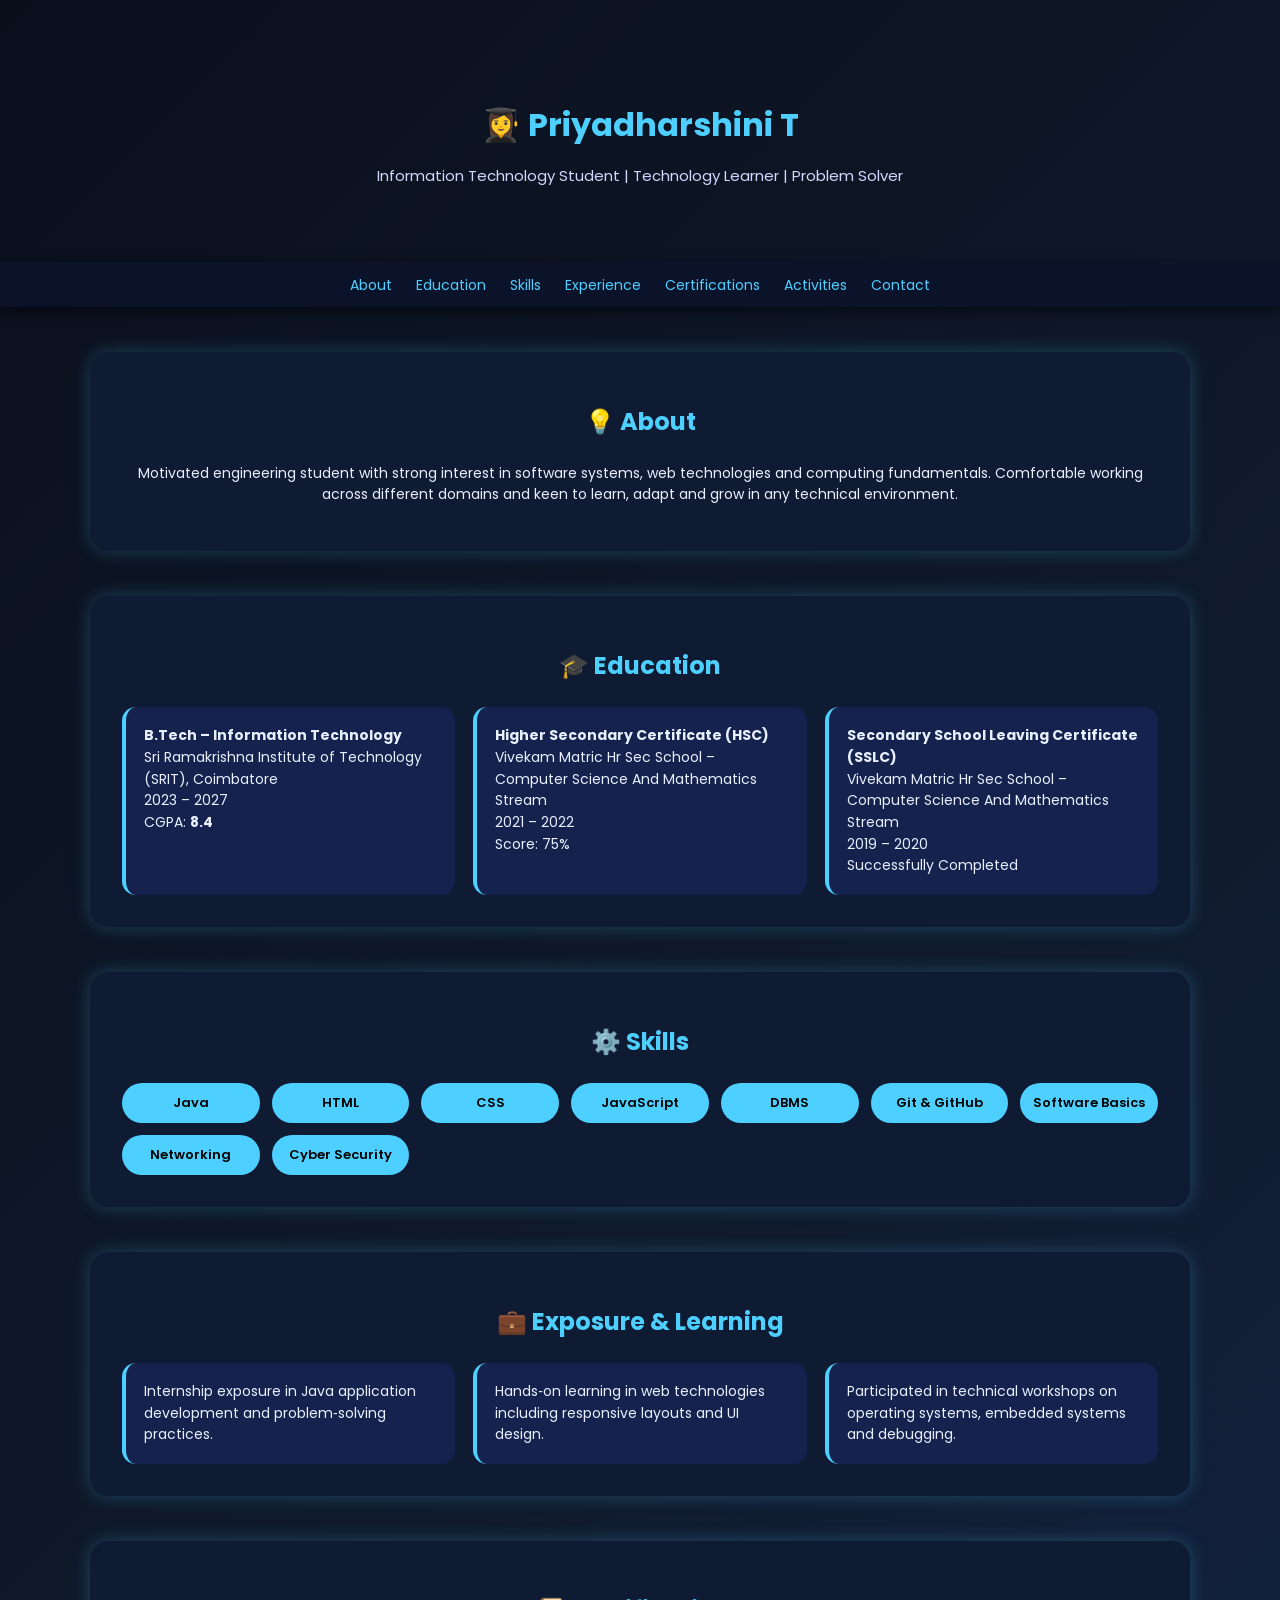
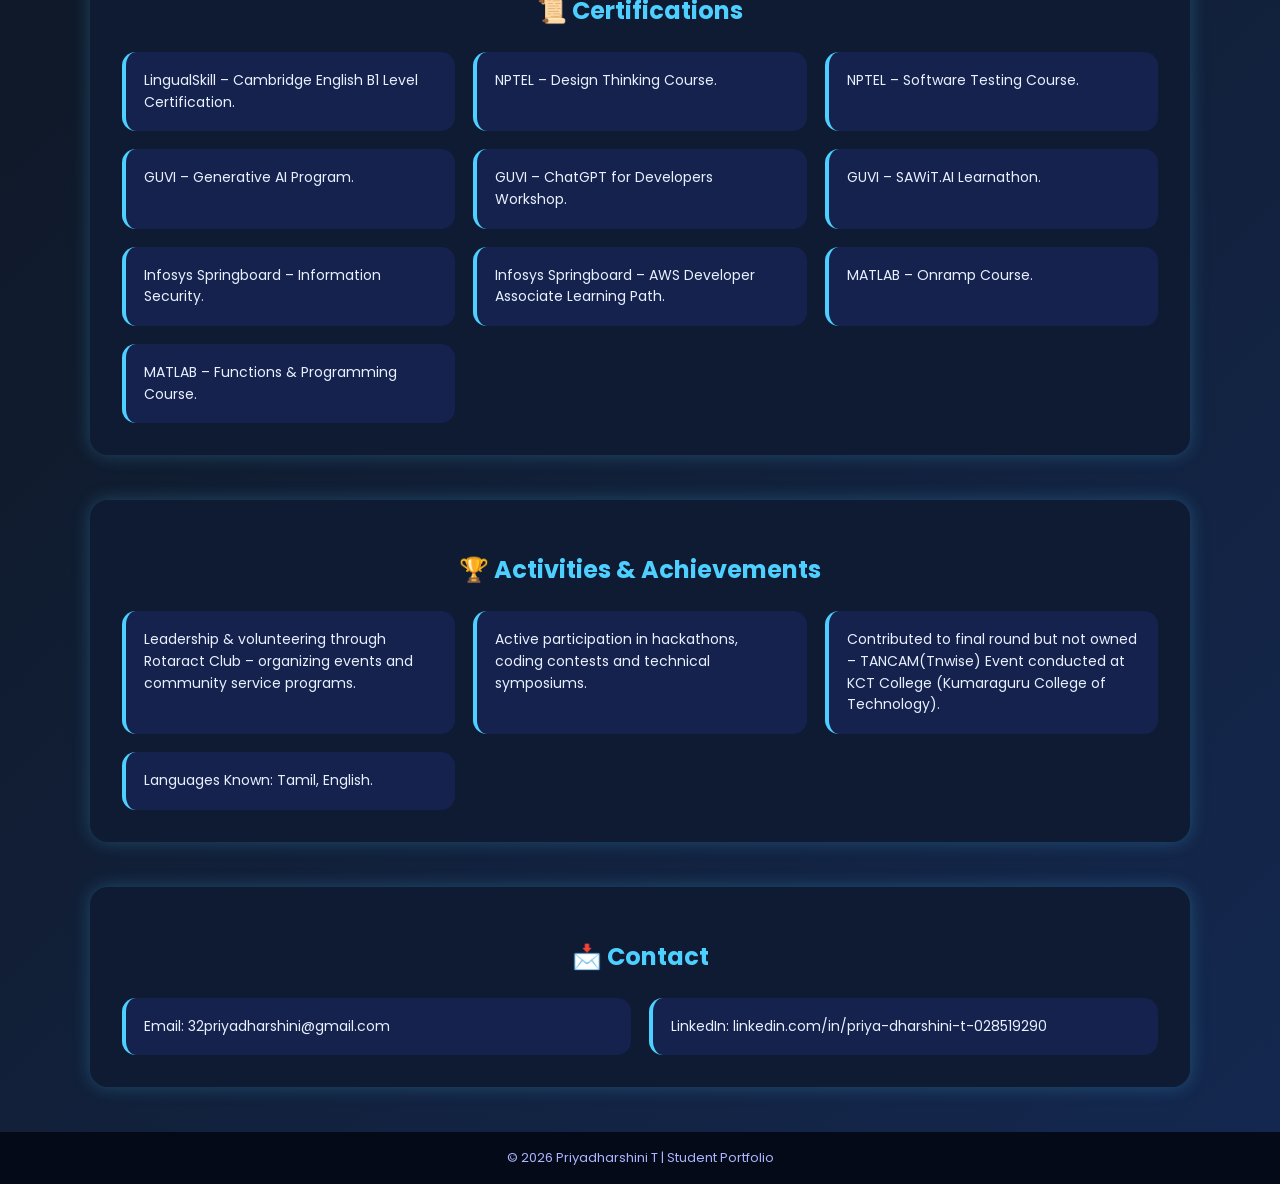
==== index.html @ edcae89e "Add files via upload" ====
<!DOCTYPE html>
<html lang="en">

<head>
    <meta charset="UTF-8" />
    <meta name="viewport" content="width=device-width, initial-scale=1.0" />
    <title>Priyadharshini T | Portfolio</title>

    <link href="https://fonts.googleapis.com/css2?family=Poppins:wght@300;400;600&display=swap" rel="stylesheet">

    <style>
        * {
            box-sizing: border-box
        }
        
        body {
            margin: 0;
            font-family: 'Poppins', sans-serif;
            background: linear-gradient(135deg, #0a0f1c, #101b2d, #142850);
            color: #e8f0ff;
        }
        
        header {
            padding: 80px 20px 60px;
            text-align: center;
        }
        
        header h1 {
            color: #4dd0ff;
            margin-bottom: 8px
        }
        
        header p {
            font-size: 15px;
            color: #cfd9ff
        }
        
        nav {
            position: sticky;
            top: 0;
            background: #0b132b;
            padding: 10px;
            text-align: center;
            box-shadow: 0 4px 12px rgba(0, 0, 0, .6)
        }
        
        nav a {
            color: #4dd0ff;
            margin: 0 10px;
            text-decoration: none;
            font-size: 14px
        }
        
        section {
            max-width: 1100px;
            margin: 45px auto;
            padding: 32px;
            background: #0f1a33;
            border-radius: 18px;
            box-shadow: 0 0 18px rgba(77, 208, 255, .25)
        }
        
        h2 {
            color: #4dd0ff;
            text-align: center;
            margin-bottom: 24px
        }
        
        .grid {
            display: grid;
            grid-template-columns: repeat(auto-fit, minmax(250px, 1fr));
            gap: 18px
        }
        
        .card {
            background: #15224d;
            padding: 18px;
            border-radius: 14px;
            border-left: 4px solid #4dd0ff;
            font-size: 14px;
            line-height: 1.55
        }
        
        .skills {
            display: grid;
            grid-template-columns: repeat(auto-fit, minmax(130px, 1fr));
            gap: 12px
        }
        
        .skill {
            background: #4dd0ff;
            color: #000;
            padding: 10px;
            border-radius: 22px;
            text-align: center;
            font-size: 13px;
            font-weight: 600
        }
        
        footer {
            background: #050a18;
            text-align: center;
            padding: 16px;
            font-size: 13px;
            color: #aab4ff
        }
    </style>
</head>

<body>

    <header>
        <h1>👩‍🎓 Priyadharshini T</h1>
        <p>Information Technology Student | Technology Learner | Problem Solver</p>
    </header>

    <nav>
        <a href="#about">About</a>
        <a href="#education">Education</a>
        <a href="#skills">Skills</a>
        <a href="#experience">Experience</a>
        <a href="#certifications">Certifications</a>
        <a href="#activities">Activities</a>
        <a href="#contact">Contact</a>
    </nav>

    <section id="about">
        <h2>💡 About</h2>
        <p style="text-align:center;font-size:14px">
            Motivated engineering student with strong interest in software systems, web technologies and computing fundamentals. Comfortable working across different domains and keen to learn, adapt and grow in any technical environment.
        </p>
    </section>

    <section id="education">
        <h2>🎓 Education</h2>
        <div class="grid">
            <div class="card">
                <b>B.Tech – Information Technology</b><br> Sri Ramakrishna Institute of Technology (SRIT), Coimbatore<br> 2023 – 2027<br> CGPA: <b>8.4</b>
            </div>

            <div class="card">
                <b>Higher Secondary Certificate (HSC)</b><br> Vivekam Matric Hr Sec School – Computer Science And Mathematics Stream<br> 2021 – 2022<br> Score: 75%
            </div>

            <div class="card">
                <b>Secondary School Leaving Certificate (SSLC)</b><br> Vivekam Matric Hr Sec School – Computer Science And Mathematics Stream<br> 2019 – 2020<br> Successfully Completed
            </div>
        </div>
    </section>

    <section id="skills">
        <h2>⚙️ Skills</h2>
        <div class="skills">
            <div class="skill">Java</div>
            <div class="skill">HTML</div>
            <div class="skill">CSS</div>
            <div class="skill">JavaScript</div>
            <div class="skill">DBMS</div>
            <div class="skill">Git & GitHub</div>
            <div class="skill">Software Basics</div>
            <div class="skill">Networking</div>
            <div class="skill">Cyber Security</div>
        </div>
    </section>

    <section id="experience">
        <h2>💼 Exposure & Learning</h2>
        <div class="grid">
            <div class="card">Internship exposure in Java application development and problem‑solving practices.</div>
            <div class="card">Hands‑on learning in web technologies including responsive layouts and UI design.</div>
            <div class="card">Participated in technical workshops on operating systems, embedded systems and debugging.</div>
        </div>
    </section>

    <section id="certifications">
        <h2>📜 Certifications</h2>
        <div class="grid">
            <div class="card">LingualSkill – Cambridge English B1 Level Certification.</div>
            <div class="card">NPTEL – Design Thinking Course.</div>
            <div class="card">NPTEL – Software Testing Course.</div>
            <div class="card">GUVI – Generative AI Program.</div>
            <div class="card">GUVI – ChatGPT for Developers Workshop.</div>
            <div class="card">GUVI – SAWiT.AI Learnathon.</div>
            <div class="card">Infosys Springboard – Information Security.</div>
            <div class="card">Infosys Springboard – AWS Developer Associate Learning Path.</div>
            <div class="card">MATLAB – Onramp Course.</div>
            <div class="card">MATLAB – Functions & Programming Course.</div>
        </div>
    </section>

    <section id="activities">
        <h2>🏆 Activities & Achievements</h2>
        <div class="grid">
            <div class="card">Leadership & volunteering through Rotaract Club – organizing events and community service programs.</div>
            <div class="card">Active participation in hackathons, coding contests and technical symposiums.</div>
            <div class="card">Contributed to final round but not owned – TANCAM(Tnwise) Event conducted at KCT College (Kumaraguru College of Technology).</div>
            <div class="card">Languages Known: Tamil, English.</div>
        </div>
    </section>

    <section id="contact">
        <h2>📩 Contact</h2>
        <div class="grid">
            <div class="card">Email: 32priyadharshini@gmail.com</div>
            <div class="card">LinkedIn: linkedin.com/in/priya-dharshini-t-028519290</div>
        </div>
    </section>

    <footer>
        © 2026 Priyadharshini T | Student Portfolio
    </footer>

</body>

</html>
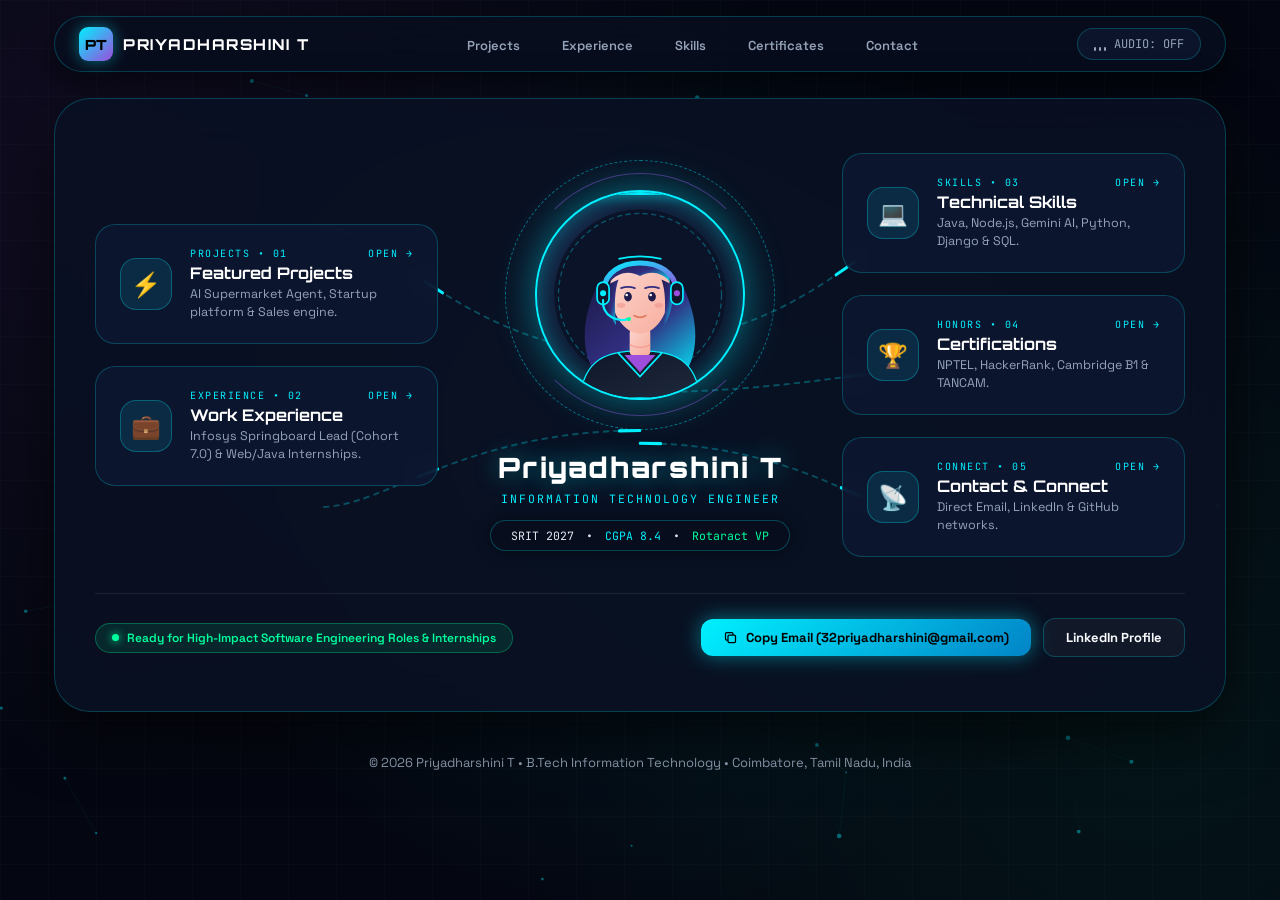
==== commit afe6d525: "Deploy modern multi-page portfolio for Priyadharshini T" ====
--- a/index.html
+++ b/index.html
@@ -1,215 +1,690 @@
-<!DOCTYPE html>
-<html lang="en">
-
-<head>
-    <meta charset="UTF-8" />
-    <meta name="viewport" content="width=device-width, initial-scale=1.0" />
-    <title>Priyadharshini T | Portfolio</title>
-
-    <link href="https://fonts.googleapis.com/css2?family=Poppins:wght@300;400;600&display=swap" rel="stylesheet">
-
-    <style>
-        * {
-            box-sizing: border-box
-        }
-        
-        body {
-            margin: 0;
-            font-family: 'Poppins', sans-serif;
-            background: linear-gradient(135deg, #0a0f1c, #101b2d, #142850);
-            color: #e8f0ff;
-        }
-        
-        header {
-            padding: 80px 20px 60px;
-            text-align: center;
-        }
-        
-        header h1 {
-            color: #4dd0ff;
-            margin-bottom: 8px
-        }
-        
-        header p {
-            font-size: 15px;
-            color: #cfd9ff
-        }
-        
-        nav {
-            position: sticky;
-            top: 0;
-            background: #0b132b;
-            padding: 10px;
-            text-align: center;
-            box-shadow: 0 4px 12px rgba(0, 0, 0, .6)
-        }
-        
-        nav a {
-            color: #4dd0ff;
-            margin: 0 10px;
-            text-decoration: none;
-            font-size: 14px
-        }
-        
-        section {
-            max-width: 1100px;
-            margin: 45px auto;
-            padding: 32px;
-            background: #0f1a33;
-            border-radius: 18px;
-            box-shadow: 0 0 18px rgba(77, 208, 255, .25)
-        }
-        
-        h2 {
-            color: #4dd0ff;
-            text-align: center;
-            margin-bottom: 24px
-        }
-        
-        .grid {
-            display: grid;
-            grid-template-columns: repeat(auto-fit, minmax(250px, 1fr));
-            gap: 18px
-        }
-        
-        .card {
-            background: #15224d;
-            padding: 18px;
-            border-radius: 14px;
-            border-left: 4px solid #4dd0ff;
-            font-size: 14px;
-            line-height: 1.55
-        }
-        
-        .skills {
-            display: grid;
-            grid-template-columns: repeat(auto-fit, minmax(130px, 1fr));
-            gap: 12px
-        }
-        
-        .skill {
-            background: #4dd0ff;
-            color: #000;
-            padding: 10px;
-            border-radius: 22px;
-            text-align: center;
-            font-size: 13px;
-            font-weight: 600
-        }
-        
-        footer {
-            background: #050a18;
-            text-align: center;
-            padding: 16px;
-            font-size: 13px;
-            color: #aab4ff
-        }
-    </style>
-</head>
-
-<body>
-
-    <header>
-        <h1>👩‍🎓 Priyadharshini T</h1>
-        <p>Information Technology Student | Technology Learner | Problem Solver</p>
-    </header>
-
-    <nav>
-        <a href="#about">About</a>
-        <a href="#education">Education</a>
-        <a href="#skills">Skills</a>
-        <a href="#experience">Experience</a>
-        <a href="#certifications">Certifications</a>
-        <a href="#activities">Activities</a>
-        <a href="#contact">Contact</a>
-    </nav>
-
-    <section id="about">
-        <h2>💡 About</h2>
-        <p style="text-align:center;font-size:14px">
-            Motivated engineering student with strong interest in software systems, web technologies and computing fundamentals. Comfortable working across different domains and keen to learn, adapt and grow in any technical environment.
-        </p>
-    </section>
-
-    <section id="education">
-        <h2>🎓 Education</h2>
-        <div class="grid">
-            <div class="card">
-                <b>B.Tech – Information Technology</b><br> Sri Ramakrishna Institute of Technology (SRIT), Coimbatore<br> 2023 – 2027<br> CGPA: <b>8.4</b>
-            </div>
-
-            <div class="card">
-                <b>Higher Secondary Certificate (HSC)</b><br> Vivekam Matric Hr Sec School – Computer Science And Mathematics Stream<br> 2021 – 2022<br> Score: 75%
-            </div>
-
-            <div class="card">
-                <b>Secondary School Leaving Certificate (SSLC)</b><br> Vivekam Matric Hr Sec School – Computer Science And Mathematics Stream<br> 2019 – 2020<br> Successfully Completed
-            </div>
-        </div>
-    </section>
-
-    <section id="skills">
-        <h2>⚙️ Skills</h2>
-        <div class="skills">
-            <div class="skill">Java</div>
-            <div class="skill">HTML</div>
-            <div class="skill">CSS</div>
-            <div class="skill">JavaScript</div>
-            <div class="skill">DBMS</div>
-            <div class="skill">Git & GitHub</div>
-            <div class="skill">Software Basics</div>
-            <div class="skill">Networking</div>
-            <div class="skill">Cyber Security</div>
-        </div>
-    </section>
-
-    <section id="experience">
-        <h2>💼 Exposure & Learning</h2>
-        <div class="grid">
-            <div class="card">Internship exposure in Java application development and problem‑solving practices.</div>
-            <div class="card">Hands‑on learning in web technologies including responsive layouts and UI design.</div>
-            <div class="card">Participated in technical workshops on operating systems, embedded systems and debugging.</div>
-        </div>
-    </section>
-
-    <section id="certifications">
-        <h2>📜 Certifications</h2>
-        <div class="grid">
-            <div class="card">LingualSkill – Cambridge English B1 Level Certification.</div>
-            <div class="card">NPTEL – Design Thinking Course.</div>
-            <div class="card">NPTEL – Software Testing Course.</div>
-            <div class="card">GUVI – Generative AI Program.</div>
-            <div class="card">GUVI – ChatGPT for Developers Workshop.</div>
-            <div class="card">GUVI – SAWiT.AI Learnathon.</div>
-            <div class="card">Infosys Springboard – Information Security.</div>
-            <div class="card">Infosys Springboard – AWS Developer Associate Learning Path.</div>
-            <div class="card">MATLAB – Onramp Course.</div>
-            <div class="card">MATLAB – Functions & Programming Course.</div>
-        </div>
-    </section>
-
-    <section id="activities">
-        <h2>🏆 Activities & Achievements</h2>
-        <div class="grid">
-            <div class="card">Leadership & volunteering through Rotaract Club – organizing events and community service programs.</div>
-            <div class="card">Active participation in hackathons, coding contests and technical symposiums.</div>
-            <div class="card">Contributed to final round but not owned – TANCAM(Tnwise) Event conducted at KCT College (Kumaraguru College of Technology).</div>
-            <div class="card">Languages Known: Tamil, English.</div>
-        </div>
-    </section>
-
-    <section id="contact">
-        <h2>📩 Contact</h2>
-        <div class="grid">
-            <div class="card">Email: 32priyadharshini@gmail.com</div>
-            <div class="card">LinkedIn: linkedin.com/in/priya-dharshini-t-028519290</div>
-        </div>
-    </section>
-
-    <footer>
-        © 2026 Priyadharshini T | Student Portfolio
-    </footer>
-
-</body>
-
-</html>+<!DOCTYPE html>
+<html lang="en">
+<head>
+  <meta charset="UTF-8">
+  <meta name="viewport" content="width=device-width, initial-scale=1.0">
+  <title>Priyadharshini T | Portfolio</title>
+  
+  <meta name="description" content="Portfolio of Priyadharshini T - Information Technology Engineer, Java, Node.js & AI Agent Developer at Sri Ramakrishna Institute of Technology (SRIT).">
+  <meta name="theme-color" content="#00f0ff">
+
+  <link rel="preconnect" href="https://fonts.googleapis.com">
+  <link rel="preconnect" href="https://fonts.gstatic.com" crossorigin>
+  <link href="https://fonts.googleapis.com/css2?family=Orbitron:wght@600;700;800;900&family=Space+Grotesk:wght@400;500;600;700&family=JetBrains+Mono:wght@400;500;700&display=swap" rel="stylesheet">
+
+  <style>
+    :root {
+      --bg: #040711;
+      --bg-surface: rgba(10, 17, 36, 0.85);
+      --bg-card: rgba(14, 23, 48, 0.9);
+      --cyber-cyan: #00f0ff;
+      --cyber-cyan-glow: rgba(0, 240, 255, 0.45);
+      --cyber-purple: #9d4edd;
+      --cyber-emerald: #00ff9d;
+      --card-border: rgba(0, 240, 255, 0.22);
+      --card-border-hover: rgba(0, 240, 255, 0.7);
+      --text-main: #f8fafc;
+      --text-muted: #94a3b8;
+      --font-heading: 'Orbitron', sans-serif;
+      --font-body: 'Space Grotesk', sans-serif;
+      --font-mono: 'JetBrains Mono', monospace;
+      --ease: cubic-bezier(0.16, 1, 0.3, 1);
+    }
+
+    * { box-sizing: border-box; margin: 0; padding: 0; }
+
+    body {
+      background-color: var(--bg);
+      color: var(--text-main);
+      font-family: var(--font-body);
+      min-height: 100vh;
+      display: flex;
+      flex-direction: column;
+      justify-content: space-between;
+      overflow-x: hidden;
+      background-image: 
+        radial-gradient(circle at 50% 50%, rgba(0, 240, 255, 0.08) 0%, transparent 60%),
+        radial-gradient(circle at 10% 20%, rgba(157, 78, 221, 0.08) 0%, transparent 45%),
+        radial-gradient(circle at 90% 80%, rgba(0, 255, 157, 0.06) 0%, transparent 45%),
+        linear-gradient(rgba(255, 255, 255, 0.015) 1px, transparent 1px),
+        linear-gradient(90deg, rgba(255, 255, 255, 0.015) 1px, transparent 1px);
+      background-size: 100% 100%, 100% 100%, 100% 100%, 48px 48px, 48px 48px;
+    }
+
+    #circuit-canvas {
+      position: fixed; top: 0; left: 0; width: 100%; height: 100%; z-index: 0; pointer-events: none;
+    }
+
+    .container {
+      max-width: 1220px; margin: 0 auto; padding: 0 24px; position: relative; z-index: 10; width: 100%;
+    }
+
+    .header-nav { padding: 16px 0; z-index: 100; }
+    .nav-inner {
+      display: flex; align-items: center; justify-content: space-between;
+      background: rgba(8, 14, 30, 0.9); border: 1px solid var(--card-border);
+      border-radius: 9999px; padding: 10px 24px; backdrop-filter: blur(20px);
+      box-shadow: 0 10px 30px rgba(0, 0, 0, 0.5);
+    }
+
+    .nav-brand { display: flex; align-items: center; gap: 10px; text-decoration: none; }
+    .brand-logo-icon {
+      width: 34px; height: 34px; border-radius: 9px;
+      background: linear-gradient(135deg, var(--cyber-cyan), var(--cyber-purple));
+      display: flex; align-items: center; justify-content: center;
+      font-family: var(--font-heading); font-weight: 900; font-size: 14px; color: #000;
+      box-shadow: 0 0 15px var(--cyber-cyan-glow);
+    }
+
+    .brand-name {
+      font-family: var(--font-heading); font-size: 15px; font-weight: 800;
+      letter-spacing: 1.5px; color: #fff;
+    }
+
+    .nav-menu-links { display: flex; gap: 18px; list-style: none; }
+    .nav-menu-links a {
+      color: var(--text-muted); text-decoration: none; font-size: 13px; font-weight: 600;
+      transition: all 0.2s var(--ease); padding: 6px 12px; border-radius: 8px;
+    }
+    .nav-menu-links a:hover {
+      color: var(--cyber-cyan); background: rgba(0, 240, 255, 0.1);
+    }
+
+    .nav-right-controls { display: flex; align-items: center; gap: 12px; }
+
+    .audio-toggle-btn {
+      display: flex; align-items: center; gap: 8px;
+      background: rgba(14, 23, 46, 0.85); border: 1px solid var(--card-border);
+      border-radius: 9999px; padding: 7px 16px; color: var(--text-muted);
+      font-size: 12px; font-family: var(--font-mono); cursor: pointer; transition: all 0.3s;
+    }
+    .audio-toggle-btn:hover {
+      border-color: var(--cyber-cyan); color: var(--cyber-cyan); box-shadow: 0 0 18px var(--cyber-cyan-glow);
+    }
+    .audio-toggle-btn.playing {
+      border-color: var(--cyber-emerald); color: var(--cyber-emerald); box-shadow: 0 0 18px rgba(0, 255, 157, 0.4);
+    }
+
+    .eq-bars { display: flex; align-items: flex-end; gap: 2.5px; height: 13px; }
+    .eq-bar { width: 2.5px; height: 4px; background: currentColor; border-radius: 1px; transition: height 0.2s; }
+    .audio-toggle-btn.playing .eq-bar:nth-child(1) { animation: eq-anim 0.6s infinite alternate ease-in-out; }
+    .audio-toggle-btn.playing .eq-bar:nth-child(2) { animation: eq-anim 0.45s infinite alternate ease-in-out 0.15s; }
+    .audio-toggle-btn.playing .eq-bar:nth-child(3) { animation: eq-anim 0.75s infinite alternate ease-in-out 0.3s; }
+
+    @keyframes eq-anim { 0% { height: 3px; } 100% { height: 13px; } }
+
+    .pure-hero-stage {
+      position: relative; background: var(--bg-surface); border: 1px solid var(--card-border);
+      border-radius: 36px; padding: 54px 40px; margin: 10px 0 24px;
+      backdrop-filter: blur(24px); box-shadow: 0 25px 60px rgba(0, 0, 0, 0.6);
+      overflow: hidden; animation: fadeInScale 0.7s var(--ease);
+    }
+
+    @keyframes fadeInScale {
+      from { opacity: 0; transform: scale(0.97); }
+      to { opacity: 1; transform: scale(1); }
+    }
+
+    .circuit-wires-svg {
+      position: absolute; top: 0; left: 0; width: 100%; height: 100%; pointer-events: none; z-index: 1;
+    }
+    .wire-path { stroke: rgba(0, 240, 255, 0.28); stroke-width: 1.5; stroke-dasharray: 6 4; fill: none; }
+    .wire-pulse {
+      stroke: var(--cyber-cyan); stroke-width: 2.5; stroke-linecap: round; fill: none;
+      stroke-dasharray: 20 180; animation: pulse-stream 3.5s linear infinite;
+    }
+    @keyframes pulse-stream { from { stroke-dashoffset: 200; } to { stroke-dashoffset: 0; } }
+
+    .topology-layout {
+      position: relative; z-index: 5; display: grid;
+      grid-template-columns: 1fr 340px 1fr; align-items: center; gap: 32px;
+    }
+
+    .satellite-column { display: flex; flex-direction: column; gap: 22px; }
+    .central-core-column { display: flex; flex-direction: column; align-items: center; text-align: center; }
+
+    .avatar-halo-frame {
+      position: relative; width: 270px; height: 270px;
+      display: flex; align-items: center; justify-content: center; margin-bottom: 20px;
+    }
+    .avatar-outer-ring {
+      position: absolute; width: 100%; height: 100%; border-radius: 50%;
+      border: 1.5px dashed rgba(0, 240, 255, 0.45); animation: spin-cw 30s linear infinite;
+    }
+    .avatar-inner-ring {
+      position: absolute; width: 90%; height: 90%; border-radius: 50%;
+      border: 1.5px solid rgba(157, 78, 221, 0.45); border-left-color: transparent; border-right-color: transparent;
+      animation: spin-ccw 20s linear infinite;
+    }
+    @keyframes spin-cw { from { transform: rotate(0deg); } to { transform: rotate(360deg); } }
+    @keyframes spin-ccw { from { transform: rotate(360deg); } to { transform: rotate(0deg); } }
+
+    .avatar-svg-container {
+      width: 210px; height: 210px; border-radius: 50%;
+      background: radial-gradient(circle at 35% 35%, #182346, #070d1e);
+      border: 2.5px solid var(--cyber-cyan);
+      box-shadow: 0 0 40px var(--cyber-cyan-glow), inset 0 0 25px rgba(0, 240, 255, 0.4);
+      overflow: hidden; display: flex; align-items: center; justify-content: center;
+      position: relative; transition: transform 0.4s var(--ease); cursor: pointer;
+    }
+    .avatar-svg-container:hover {
+      transform: scale(1.06); box-shadow: 0 0 50px var(--cyber-cyan-glow), inset 0 0 35px rgba(0, 240, 255, 0.55);
+    }
+    .avatar-scanner {
+      position: absolute; top: 0; left: 0; width: 100%; height: 3px;
+      background: linear-gradient(90deg, transparent, var(--cyber-cyan), transparent);
+      box-shadow: 0 0 12px var(--cyber-cyan); animation: laser-sweep 3s ease-in-out infinite alternate; z-index: 5;
+    }
+    @keyframes laser-sweep { 0% { top: 6%; opacity: 0.3; } 50% { opacity: 0.9; } 100% { top: 92%; opacity: 0.3; } }
+
+    .hero-name {
+      font-family: var(--font-heading); font-size: 28px; font-weight: 900;
+      letter-spacing: 2px; color: #fff; margin-bottom: 6px; text-shadow: 0 0 25px rgba(0, 240, 255, 0.45);
+    }
+    .hero-role-tag {
+      font-family: var(--font-mono); font-size: 11.5px; color: var(--cyber-cyan);
+      letter-spacing: 2px; text-transform: uppercase; margin-bottom: 14px;
+    }
+    .hero-kpis-pill {
+      display: inline-flex; align-items: center; gap: 12px;
+      background: rgba(8, 14, 30, 0.85); border: 1px solid rgba(0, 240, 255, 0.25);
+      border-radius: 9999px; padding: 7px 20px; font-size: 11.5px; font-family: var(--font-mono);
+      color: #e2e8f0; box-shadow: 0 0 15px rgba(0, 0, 0, 0.5);
+    }
+
+    .satellite-node-card {
+      background: var(--bg-card); border: 1px solid var(--card-border);
+      border-radius: 20px; padding: 22px 24px; text-decoration: none;
+      display: flex; align-items: center; gap: 18px; transition: all 0.3s var(--ease);
+      position: relative; cursor: pointer; backdrop-filter: blur(14px);
+    }
+    .satellite-node-card:hover {
+      border-color: var(--card-border-hover); transform: translateY(-4px) scale(1.025);
+      box-shadow: 0 14px 35px rgba(0, 240, 255, 0.22); background: rgba(20, 32, 65, 0.95);
+    }
+    .node-icon-box {
+      width: 52px; height: 52px; border-radius: 16px; background: rgba(0, 240, 255, 0.1);
+      border: 1px solid rgba(0, 240, 255, 0.28); display: flex; align-items: center;
+      justify-content: center; font-size: 24px; flex-shrink: 0; transition: all 0.3s;
+    }
+    .satellite-node-card:hover .node-icon-box {
+      border-color: var(--cyber-cyan); box-shadow: 0 0 20px var(--cyber-cyan-glow); transform: scale(1.05);
+    }
+    .node-meta { flex-grow: 1; }
+    .node-tag {
+      font-family: var(--font-mono); font-size: 10px; color: var(--cyber-cyan);
+      letter-spacing: 1.5px; text-transform: uppercase; display: flex; align-items: center; justify-content: space-between;
+    }
+    .node-title { font-family: var(--font-heading); font-size: 16px; font-weight: 700; color: #fff; margin: 3px 0; }
+    .node-subtext { font-size: 12.5px; color: var(--text-muted); line-height: 1.4; }
+
+    .stage-bottom-bar {
+      margin-top: 36px; padding-top: 24px; border-top: 1px solid rgba(255, 255, 255, 0.08);
+      display: flex; align-items: center; justify-content: space-between; flex-wrap: wrap; gap: 16px;
+    }
+
+    .status-badge {
+      display: inline-flex; align-items: center; gap: 8px;
+      background: rgba(0, 255, 157, 0.1); border: 1px solid rgba(0, 255, 157, 0.3);
+      color: var(--cyber-emerald); padding: 6px 16px; border-radius: 9999px;
+      font-size: 12px; font-weight: 600;
+    }
+    .status-dot {
+      width: 7px; height: 7px; background: var(--cyber-emerald);
+      border-radius: 50%; box-shadow: 0 0 8px var(--cyber-emerald); animation: pulse 2s infinite;
+    }
+    @keyframes pulse { 0%, 100% { opacity: 1; transform: scale(1); } 50% { opacity: 0.4; transform: scale(0.8); } }
+
+    .hero-btn-group { display: flex; align-items: center; gap: 12px; flex-wrap: wrap; }
+    .btn {
+      display: inline-flex; align-items: center; gap: 8px; padding: 10px 22px;
+      border-radius: 12px; font-size: 13px; font-weight: 700; text-decoration: none;
+      cursor: pointer; border: none; transition: all 0.25s var(--ease); font-family: var(--font-body);
+    }
+    .btn-cyber-primary {
+      background: linear-gradient(135deg, var(--cyber-cyan), #0284c7); color: #000;
+      box-shadow: 0 0 20px var(--cyber-cyan-glow);
+    }
+    .btn-cyber-primary:hover { transform: translateY(-2px); box-shadow: 0 0 30px rgba(0, 240, 255, 0.6); }
+
+    .btn-cyber-outline {
+      background: rgba(255, 255, 255, 0.04); color: var(--text-main); border: 1px solid var(--card-border);
+    }
+    .btn-cyber-outline:hover {
+      border-color: var(--cyber-cyan); background: rgba(0, 240, 255, 0.08); color: var(--cyber-cyan); transform: translateY(-2px);
+    }
+
+    #cyber-toast {
+      position: fixed; bottom: 24px; right: 24px; background: rgba(8, 18, 36, 0.95);
+      border: 1px solid var(--cyber-emerald); box-shadow: 0 0 25px rgba(0, 255, 157, 0.4);
+      color: #fff; padding: 12px 24px; border-radius: 12px; font-size: 13px; font-family: var(--font-mono);
+      z-index: 1000; display: none;
+    }
+
+    footer { text-align: center; padding: 18px 0 28px; font-size: 13px; color: var(--text-muted); }
+
+    @media (max-width: 1050px) {
+      .topology-layout { grid-template-columns: 1fr; gap: 28px; }
+      .circuit-wires-svg { display: none; }
+    }
+  </style>
+</head>
+<body>
+
+  <canvas id="circuit-canvas"></canvas>
+
+  <div class="container">
+    
+    <header class="header-nav">
+      <nav class="nav-inner">
+        <a href="index.html" class="nav-brand" onmouseenter="playHoverSound()" onclick="playClickSound()">
+          <div class="brand-logo-icon">PT</div>
+          <div class="brand-name">PRIYADHARSHINI T</div>
+        </a>
+
+        <ul class="nav-menu-links">
+          <li><a href="projects.html" onmouseenter="playHoverSound()" onclick="playClickSound()">Projects</a></li>
+          <li><a href="experience.html" onmouseenter="playHoverSound()" onclick="playClickSound()">Experience</a></li>
+          <li><a href="skills.html" onmouseenter="playHoverSound()" onclick="playClickSound()">Skills</a></li>
+          <li><a href="certificates.html" onmouseenter="playHoverSound()" onclick="playClickSound()">Certificates</a></li>
+          <li><a href="contact.html" onmouseenter="playHoverSound()" onclick="playClickSound()">Contact</a></li>
+        </ul>
+
+        <div class="nav-right-controls">
+          <button class="audio-toggle-btn" id="audio-btn" title="Toggle Crystal Clear Ambient Music" onmouseenter="playHoverSound()">
+            <div class="eq-bars">
+              <span class="eq-bar"></span>
+              <span class="eq-bar"></span>
+              <span class="eq-bar"></span>
+            </div>
+            <span id="audio-lbl">AUDIO: OFF</span>
+          </button>
+        </div>
+      </nav>
+    </header>
+
+    <main class="pure-hero-stage">
+      
+      <svg class="circuit-wires-svg" viewBox="0 0 1140 480" preserveAspectRatio="none">
+        <path class="wire-path" d="M 570 200 C 400 200, 320 100, 260 100" />
+        <path class="wire-pulse" d="M 570 200 C 400 200, 320 100, 260 100" />
+
+        <path class="wire-path" d="M 570 260 C 400 260, 320 320, 260 320" />
+        <path class="wire-pulse" d="M 570 260 C 400 260, 320 320, 260 320" />
+
+        <path class="wire-path" d="M 570 190 C 740 190, 820 80, 880 80" />
+        <path class="wire-pulse" d="M 570 190 C 740 190, 820 80, 880 80" />
+
+        <path class="wire-path" d="M 570 230 C 720 230, 800 210, 880 210" />
+        <path class="wire-pulse" d="M 570 230 C 720 230, 800 210, 880 210" />
+
+        <path class="wire-path" d="M 570 270 C 740 270, 820 340, 880 340" />
+        <path class="wire-pulse" d="M 570 270 C 740 270, 820 340, 880 340" />
+      </svg>
+
+      <div class="topology-layout">
+        
+        <!-- Left Satellites -->
+        <div class="satellite-column">
+          
+          <a href="projects.html" class="satellite-node-card" onmouseenter="playHoverSound()" onclick="playClickSound()">
+            <div class="node-icon-box">⚡</div>
+            <div class="node-meta">
+              <div class="node-tag">PROJECTS &bull; 01 <span>OPEN &rarr;</span></div>
+              <h3 class="node-title">Featured Projects</h3>
+              <p class="node-subtext">AI Supermarket Agent, Startup platform & Sales engine.</p>
+            </div>
+          </a>
+
+          <a href="experience.html" class="satellite-node-card" onmouseenter="playHoverSound()" onclick="playClickSound()">
+            <div class="node-icon-box">💼</div>
+            <div class="node-meta">
+              <div class="node-tag">EXPERIENCE &bull; 02 <span>OPEN &rarr;</span></div>
+              <h3 class="node-title">Work Experience</h3>
+              <p class="node-subtext">Infosys Springboard Lead (Cohort 7.0) & Web/Java Internships.</p>
+            </div>
+          </a>
+
+        </div>
+
+        <!-- Central Core: Stylized Girl Developer Avatar -->
+        <div class="central-core-column">
+          <div class="avatar-halo-frame">
+            <div class="avatar-outer-ring"></div>
+            <div class="avatar-inner-ring"></div>
+            
+            <div class="avatar-svg-container" onmouseenter="playHoverSound()" onclick="playClickSound()">
+              <div class="avatar-scanner"></div>
+              
+              <svg viewBox="0 0 240 240" width="210" height="210" fill="none" xmlns="http://www.w3.org/2000/svg">
+                <defs>
+                  <linearGradient id="avatarSkin" x1="0%" y1="0%" x2="100%" y2="100%">
+                    <stop offset="0%" stop-color="#fcd5ce" />
+                    <stop offset="100%" stop-color="#f8ad9d" />
+                  </linearGradient>
+                  <linearGradient id="hairGrad" x1="0%" y1="0%" x2="100%" y2="100%">
+                    <stop offset="0%" stop-color="#1e1b4b" />
+                    <stop offset="50%" stop-color="#312e81" />
+                    <stop offset="100%" stop-color="#00f0ff" />
+                  </linearGradient>
+                  <linearGradient id="jacketGrad" x1="0%" y1="0%" x2="100%" y2="100%">
+                    <stop offset="0%" stop-color="#0f172a" />
+                    <stop offset="100%" stop-color="#1e293b" />
+                  </linearGradient>
+                  <linearGradient id="headphoneGrad" x1="0%" y1="0%" x2="100%" y2="100%">
+                    <stop offset="0%" stop-color="#00f0ff" />
+                    <stop offset="100%" stop-color="#9d4edd" />
+                  </linearGradient>
+                </defs>
+
+                <circle cx="120" cy="120" r="100" fill="#0b1329" />
+                <circle cx="120" cy="120" r="95" stroke="#00f0ff" stroke-width="1.5" stroke-opacity="0.3" stroke-dasharray="6 4" />
+
+                <path d="M70 110 C50 150, 50 195, 75 220 L165 220 C190 195, 190 150, 170 110 Z" fill="url(#hairGrad)" />
+
+                <path d="M50 240 C55 195, 80 185, 120 185 C160 185, 185 195, 190 240 Z" fill="url(#jacketGrad)" stroke="#00f0ff" stroke-width="1.5" />
+                <path d="M95 188 L120 215 L145 188" stroke="#00f0ff" stroke-width="2" stroke-linecap="round" />
+                <path d="M102 190 L120 210 L138 190 Z" fill="#9d4edd" />
+
+                <rect x="108" y="160" width="24" height="30" fill="url(#avatarSkin)" rx="4" />
+                <path d="M108 178 Q120 184 132 178" stroke="#f4978e" stroke-width="1.5" />
+
+                <path d="M85 110 C85 80, 155 80, 155 110 C155 142, 138 165, 120 165 C102 165, 85 142, 85 110 Z" fill="url(#avatarSkin)" />
+
+                <ellipse cx="106" cy="122" rx="4.5" ry="5.5" fill="#1e1b4b" />
+                <ellipse cx="134" cy="122" rx="4.5" ry="5.5" fill="#1e1b4b" />
+                <circle cx="104.5" cy="120" r="1.5" fill="#ffffff" />
+                <circle cx="132.5" cy="120" r="1.5" fill="#ffffff" />
+
+                <path d="M98 112 Q106 109 114 112" stroke="#312e81" stroke-width="2" stroke-linecap="round" />
+                <path d="M126 112 Q134 109 142 112" stroke="#312e81" stroke-width="2" stroke-linecap="round" />
+
+                <path d="M113 144 Q120 148 127 144" stroke="#e07a5f" stroke-width="2" stroke-linecap="round" />
+                <ellipse cx="98" cy="132" rx="5" ry="3" fill="#f4978e" opacity="0.6" />
+                <ellipse cx="142" cy="132" rx="5" ry="3" fill="#f4978e" opacity="0.6" />
+
+                <path d="M85 105 C85 75, 155 75, 155 105 C145 92, 130 92, 120 98 C110 92, 95 92, 85 105 Z" fill="url(#hairGrad)" />
+                <path d="M82 108 C80 135, 88 150, 92 155 C90 135, 90 115, 95 102 Z" fill="url(#hairGrad)" />
+                <path d="M158 108 C160 135, 152 150, 148 155 C150 135, 150 115, 145 102 Z" fill="url(#hairGrad)" />
+
+                <path d="M78 115 C78 72, 162 72, 162 115" stroke="url(#headphoneGrad)" stroke-width="6" stroke-linecap="round" />
+                <path d="M95 78 C110 74, 130 74, 145 78" stroke="#00f0ff" stroke-width="2" />
+                
+                <rect x="70" y="105" width="14" height="26" rx="7" fill="#0f172a" stroke="#00f0ff" stroke-width="2" />
+                <circle cx="77" cy="118" r="3.5" fill="#00f0ff" />
+
+                <rect x="156" y="105" width="14" height="26" rx="7" fill="#0f172a" stroke="#00f0ff" stroke-width="2" />
+                <circle cx="163" cy="118" r="3.5" fill="#9d4edd" />
+
+                <path d="M77 126 C75 145, 95 152, 106 148" stroke="#00f0ff" stroke-width="2.5" stroke-linecap="round" />
+                <circle cx="107" cy="148" r="2.5" fill="#00ff9d" />
+              </svg>
+            </div>
+          </div>
+
+          <h1 class="hero-name">Priyadharshini T</h1>
+          <div class="hero-role-tag">Information Technology Engineer</div>
+          
+          <div class="hero-kpis-pill">
+            <span>SRIT 2027</span>
+            <span>&bull;</span>
+            <span style="color:var(--cyber-cyan);">CGPA 8.4</span>
+            <span>&bull;</span>
+            <span style="color:var(--cyber-emerald);">Rotaract VP</span>
+          </div>
+        </div>
+
+        <!-- Right Satellites -->
+        <div class="satellite-column">
+          
+          <a href="skills.html" class="satellite-node-card" onmouseenter="playHoverSound()" onclick="playClickSound()">
+            <div class="node-icon-box">💻</div>
+            <div class="node-meta">
+              <div class="node-tag">SKILLS &bull; 03 <span>OPEN &rarr;</span></div>
+              <h3 class="node-title">Technical Skills</h3>
+              <p class="node-subtext">Java, Node.js, Gemini AI, Python, Django & SQL.</p>
+            </div>
+          </a>
+
+          <a href="certificates.html" class="satellite-node-card" onmouseenter="playHoverSound()" onclick="playClickSound()">
+            <div class="node-icon-box">🏆</div>
+            <div class="node-meta">
+              <div class="node-tag">HONORS &bull; 04 <span>OPEN &rarr;</span></div>
+              <h3 class="node-title">Certifications</h3>
+              <p class="node-subtext">NPTEL, HackerRank, Cambridge B1 & TANCAM.</p>
+            </div>
+          </a>
+
+          <a href="contact.html" class="satellite-node-card" onmouseenter="playHoverSound()" onclick="playClickSound()">
+            <div class="node-icon-box">📡</div>
+            <div class="node-meta">
+              <div class="node-tag">CONNECT &bull; 05 <span>OPEN &rarr;</span></div>
+              <h3 class="node-title">Contact & Connect</h3>
+              <p class="node-subtext">Direct Email, LinkedIn & GitHub networks.</p>
+            </div>
+          </a>
+
+        </div>
+
+      </div>
+
+      <div class="stage-bottom-bar">
+        <div class="status-badge">
+          <span class="status-dot"></span>
+          Ready for High-Impact Software Engineering Roles & Internships
+        </div>
+
+        <div class="hero-btn-group">
+          <button onclick="copyEmail()" class="btn btn-cyber-primary" onmouseenter="playHoverSound()">
+            <svg width="15" height="15" fill="none" stroke="currentColor" viewBox="0 0 24 24"><path stroke-linecap="round" stroke-linejoin="round" stroke-width="2" d="M8 16H6a2 2 0 01-2-2V6a2 2 0 012-2h8a2 2 0 012 2v2m-6 12h8a2 2 0 002-2v-8a2 2 0 00-2-2h-8a2 2 0 00-2 2v8a2 2 0 002 2z"/></svg>
+            Copy Email (32priyadharshini@gmail.com)
+          </button>
+          <a href="https://linkedin.com/in/Priya-Dhar-shini-T" target="_blank" class="btn btn-cyber-outline" onmouseenter="playHoverSound()" onclick="playClickSound()">
+            LinkedIn Profile
+          </a>
+        </div>
+      </div>
+
+    </main>
+
+    <footer>
+      <p>&copy; 2026 Priyadharshini T &bull; B.Tech Information Technology &bull; Coimbatore, Tamil Nadu, India</p>
+    </footer>
+
+  </div>
+
+  <div id="cyber-toast">COPIED TO CLIPBOARD!</div>
+
+  <script>
+    let audioCtx = null;
+
+    function getAudioContext() {
+      if (!audioCtx) {
+        audioCtx = new (window.AudioContext || window.webkitAudioContext)();
+      }
+      if (audioCtx.state === 'suspended') {
+        audioCtx.resume();
+      }
+      return audioCtx;
+    }
+
+    function playClickSound() {
+      try {
+        const ctx = getAudioContext();
+        const osc = ctx.createOscillator();
+        const gain = ctx.createGain();
+
+        osc.type = 'sine';
+        osc.frequency.setValueAtTime(880, ctx.currentTime);
+        osc.frequency.exponentialRampToValueAtTime(1420, ctx.currentTime + 0.05);
+
+        gain.gain.setValueAtTime(0.12, ctx.currentTime);
+        gain.gain.exponentialRampToValueAtTime(0.001, ctx.currentTime + 0.05);
+
+        osc.connect(gain);
+        gain.connect(ctx.destination);
+
+        osc.start();
+        osc.stop(ctx.currentTime + 0.05);
+      } catch (e) {}
+    }
+
+    function playHoverSound() {
+      try {
+        const ctx = getAudioContext();
+        const osc = ctx.createOscillator();
+        const gain = ctx.createGain();
+
+        osc.type = 'triangle';
+        osc.frequency.setValueAtTime(680, ctx.currentTime);
+
+        gain.gain.setValueAtTime(0.025, ctx.currentTime);
+        gain.gain.exponentialRampToValueAtTime(0.0001, ctx.currentTime + 0.025);
+
+        osc.connect(gain);
+        gain.connect(ctx.destination);
+
+        osc.start();
+        osc.stop(ctx.currentTime + 0.025);
+      } catch (e) {}
+    }
+
+    let isMusicPlaying = false;
+    let musicInterval = null;
+    const audioBtn = document.getElementById('audio-btn');
+    const audioLbl = document.getElementById('audio-lbl');
+
+    const melodyNotes = [261.63, 329.63, 392.00, 440.00, 493.88, 523.25, 587.33, 659.25];
+    const melodySequence = [0, 2, 3, 5, 4, 3, 2, 1];
+    let noteStep = 0;
+
+    function playSynthNote(freq) {
+      if (!isMusicPlaying) return;
+      const ctx = getAudioContext();
+      
+      const osc = ctx.createOscillator();
+      const subOsc = ctx.createOscillator();
+      const filter = ctx.createBiquadFilter();
+      const gain = ctx.createGain();
+
+      osc.type = 'sine';
+      osc.frequency.setValueAtTime(freq, ctx.currentTime);
+
+      subOsc.type = 'triangle';
+      subOsc.frequency.setValueAtTime(freq / 2, ctx.currentTime);
+
+      filter.type = 'lowpass';
+      filter.frequency.setValueAtTime(1800, ctx.currentTime);
+
+      gain.gain.setValueAtTime(0.001, ctx.currentTime);
+      gain.gain.linearRampToValueAtTime(0.12, ctx.currentTime + 0.06);
+      gain.gain.exponentialRampToValueAtTime(0.001, ctx.currentTime + 0.8);
+
+      osc.connect(filter);
+      subOsc.connect(filter);
+      filter.connect(gain);
+      gain.connect(ctx.destination);
+
+      osc.start();
+      subOsc.start();
+      osc.stop(ctx.currentTime + 0.85);
+      subOsc.stop(ctx.currentTime + 0.85);
+    }
+
+    audioBtn.addEventListener('click', () => {
+      playClickSound();
+      const ctx = getAudioContext();
+
+      if (!isMusicPlaying) {
+        isMusicPlaying = true;
+        audioBtn.classList.add('playing');
+        audioLbl.innerText = 'AUDIO: ON';
+
+        playSynthNote(melodyNotes[melodySequence[noteStep]]);
+        noteStep = (noteStep + 1) % melodySequence.length;
+
+        musicInterval = setInterval(() => {
+          if (isMusicPlaying) {
+            playSynthNote(melodyNotes[melodySequence[noteStep]]);
+            noteStep = (noteStep + 1) % melodySequence.length;
+          }
+        }, 400);
+      } else {
+        isMusicPlaying = false;
+        clearInterval(musicInterval);
+        audioBtn.classList.remove('playing');
+        audioLbl.innerText = 'AUDIO: OFF';
+      }
+    });
+
+    function copyEmail() {
+      playClickSound();
+      navigator.clipboard.writeText('32priyadharshini@gmail.com').then(() => {
+        const toast = document.getElementById('cyber-toast');
+        toast.style.display = 'block';
+        setTimeout(() => {
+          toast.style.display = 'none';
+        }, 2400);
+      });
+    }
+
+    const canvas = document.getElementById('circuit-canvas');
+    const ctx = canvas.getContext('2d');
+    let width = canvas.width = window.innerWidth;
+    let height = canvas.height = window.innerHeight;
+
+    window.addEventListener('resize', () => {
+      width = canvas.width = window.innerWidth;
+      height = canvas.height = window.innerHeight;
+    });
+
+    const particles = [];
+    const count = Math.min(50, Math.floor(window.innerWidth / 28));
+
+    for (let i = 0; i < count; i++) {
+      particles.push({
+        x: Math.random() * width,
+        y: Math.random() * height,
+        vx: (Math.random() - 0.5) * 0.5,
+        vy: (Math.random() - 0.5) * 0.5,
+        radius: Math.random() * 1.8 + 0.8
+      });
+    }
+
+    function drawCircuit() {
+      ctx.clearRect(0, 0, width, height);
+
+      for (let i = 0; i < particles.length; i++) {
+        for (let j = i + 1; j < particles.length; j++) {
+          const dx = particles[i].x - particles[j].x;
+          const dy = particles[i].y - particles[j].y;
+          const dist = Math.sqrt(dx * dx + dy * dy);
+
+          if (dist < 120) {
+            ctx.beginPath();
+            ctx.moveTo(particles[i].x, particles[i].y);
+            ctx.lineTo(particles[j].x, particles[j].y);
+            ctx.strokeStyle = `rgba(0, 240, 255, ${0.16 * (1 - dist / 120)})`;
+            ctx.lineWidth = 0.7;
+            ctx.stroke();
+          }
+        }
+
+        particles[i].x += particles[i].vx;
+        particles[i].y += particles[i].vy;
+
+        if (particles[i].x < 0 || particles[i].x > width) particles[i].vx *= -1;
+        if (particles[i].y < 0 || particles[i].y > height) particles[i].vy *= -1;
+
+        ctx.beginPath();
+        ctx.arc(particles[i].x, particles[i].y, particles[i].radius, 0, Math.PI * 2);
+        ctx.fillStyle = 'rgba(0, 240, 255, 0.4)';
+        ctx.fill();
+      }
+
+      requestAnimationFrame(drawCircuit);
+    }
+    drawCircuit();
+  </script>
+</body>
+</html>
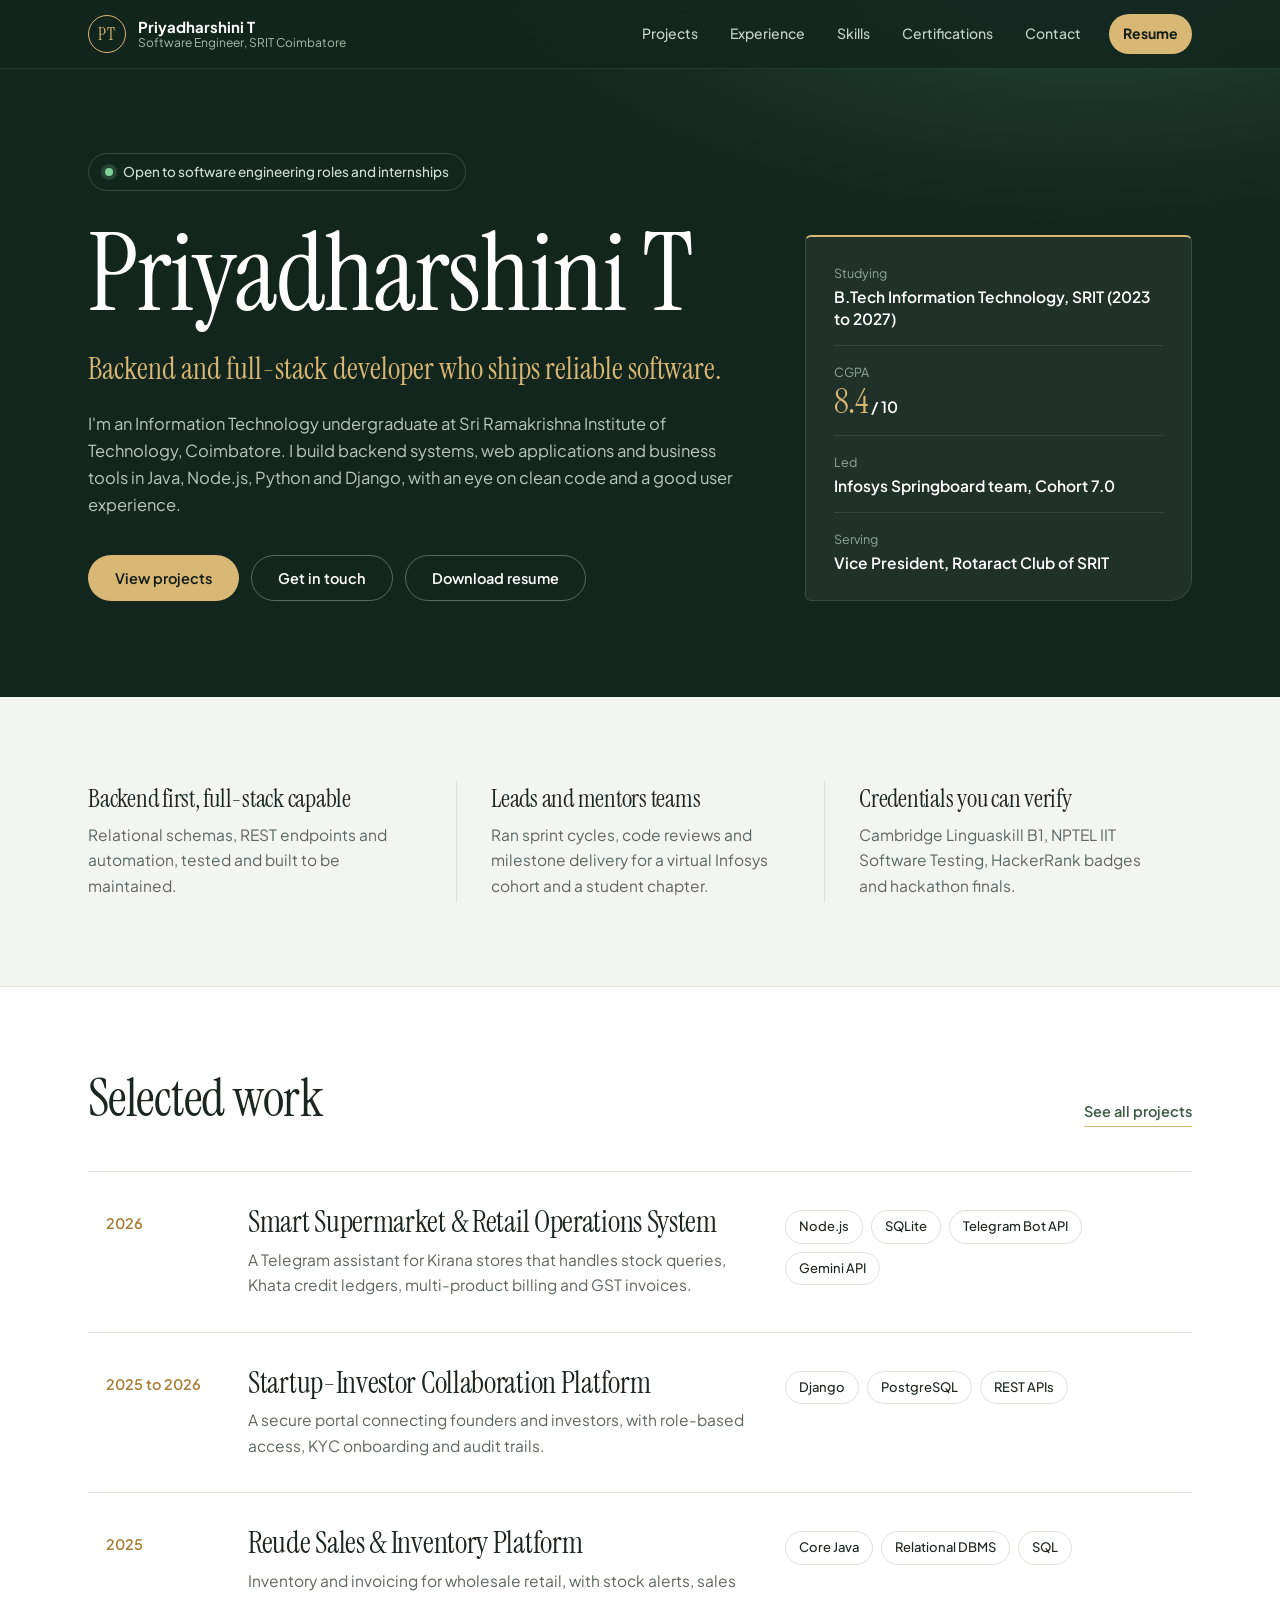
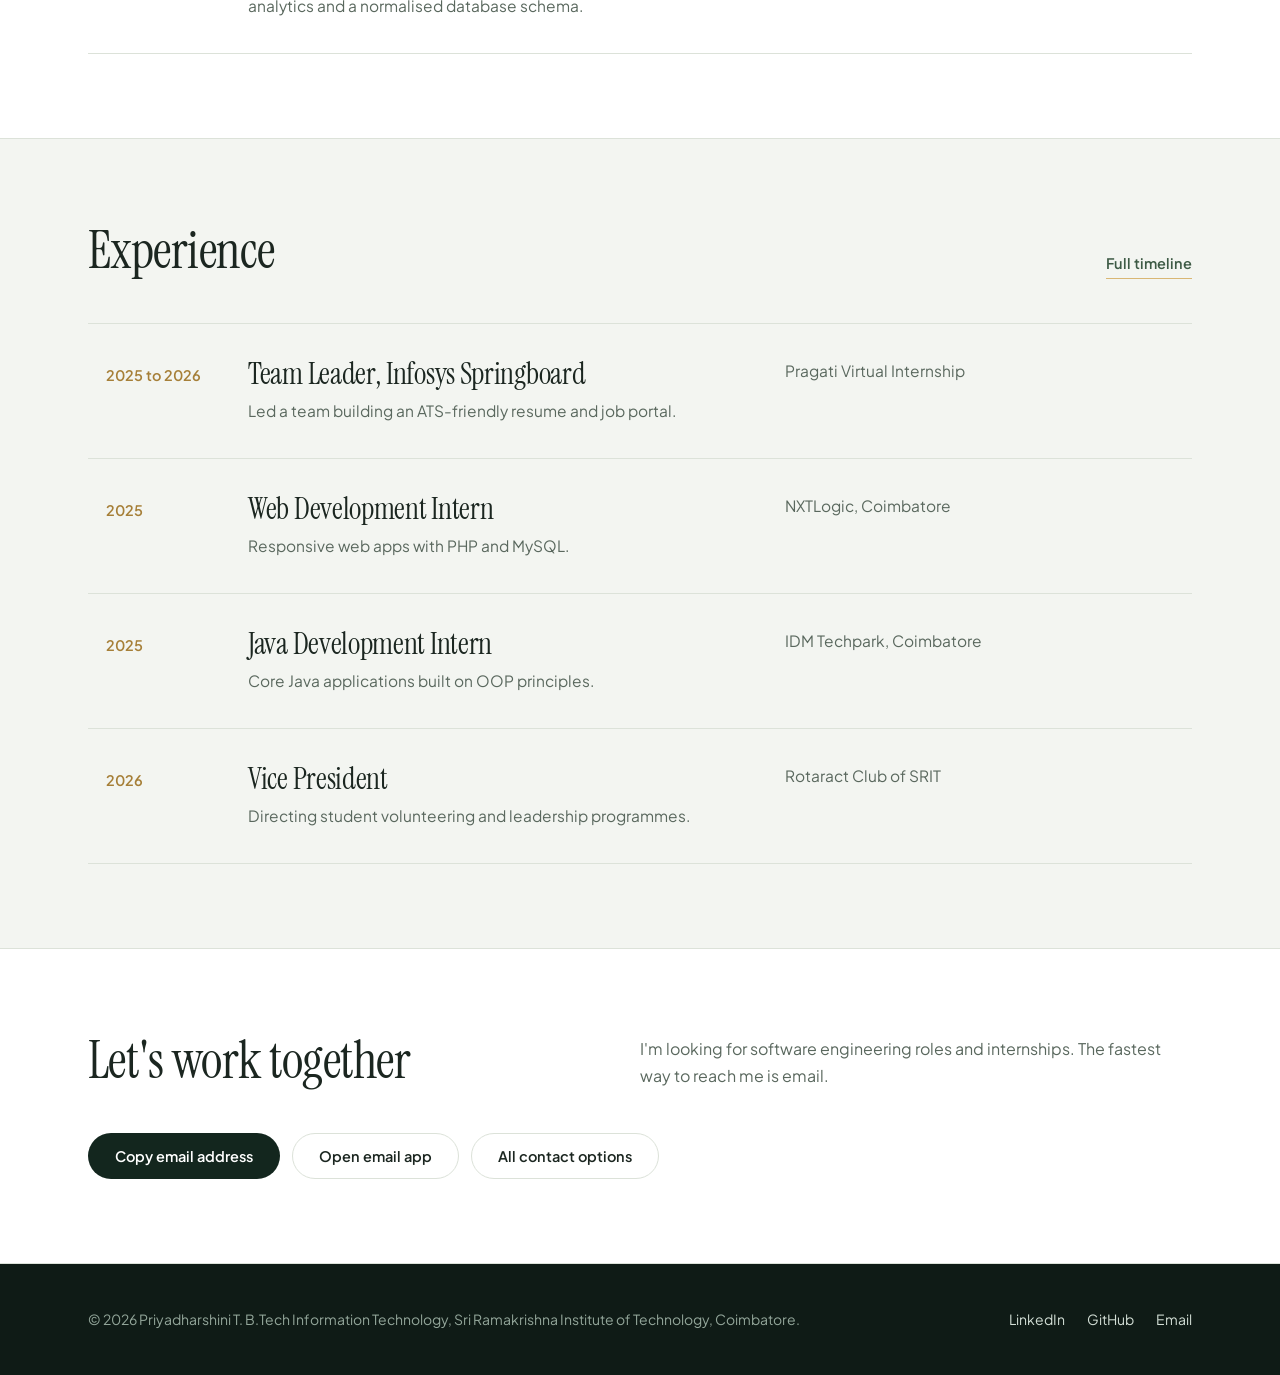
==== commit 4c28bdb0: "Update portfolio design, styles and modular architecture" ====
--- a/index.html
+++ b/index.html
@@ -1,690 +1,35 @@
 <!DOCTYPE html>
-<html lang="en">
-<head>
-  <meta charset="UTF-8">
-  <meta name="viewport" content="width=device-width, initial-scale=1.0">
-  <title>Priyadharshini T | Portfolio</title>
-  
-  <meta name="description" content="Portfolio of Priyadharshini T - Information Technology Engineer, Java, Node.js & AI Agent Developer at Sri Ramakrishna Institute of Technology (SRIT).">
-  <meta name="theme-color" content="#00f0ff">
-
-  <link rel="preconnect" href="https://fonts.googleapis.com">
-  <link rel="preconnect" href="https://fonts.gstatic.com" crossorigin>
-  <link href="https://fonts.googleapis.com/css2?family=Orbitron:wght@600;700;800;900&family=Space+Grotesk:wght@400;500;600;700&family=JetBrains+Mono:wght@400;500;700&display=swap" rel="stylesheet">
-
-  <style>
-    :root {
-      --bg: #040711;
-      --bg-surface: rgba(10, 17, 36, 0.85);
-      --bg-card: rgba(14, 23, 48, 0.9);
-      --cyber-cyan: #00f0ff;
-      --cyber-cyan-glow: rgba(0, 240, 255, 0.45);
-      --cyber-purple: #9d4edd;
-      --cyber-emerald: #00ff9d;
-      --card-border: rgba(0, 240, 255, 0.22);
-      --card-border-hover: rgba(0, 240, 255, 0.7);
-      --text-main: #f8fafc;
-      --text-muted: #94a3b8;
-      --font-heading: 'Orbitron', sans-serif;
-      --font-body: 'Space Grotesk', sans-serif;
-      --font-mono: 'JetBrains Mono', monospace;
-      --ease: cubic-bezier(0.16, 1, 0.3, 1);
-    }
-
-    * { box-sizing: border-box; margin: 0; padding: 0; }
-
-    body {
-      background-color: var(--bg);
-      color: var(--text-main);
-      font-family: var(--font-body);
-      min-height: 100vh;
-      display: flex;
-      flex-direction: column;
-      justify-content: space-between;
-      overflow-x: hidden;
-      background-image: 
-        radial-gradient(circle at 50% 50%, rgba(0, 240, 255, 0.08) 0%, transparent 60%),
-        radial-gradient(circle at 10% 20%, rgba(157, 78, 221, 0.08) 0%, transparent 45%),
-        radial-gradient(circle at 90% 80%, rgba(0, 255, 157, 0.06) 0%, transparent 45%),
-        linear-gradient(rgba(255, 255, 255, 0.015) 1px, transparent 1px),
-        linear-gradient(90deg, rgba(255, 255, 255, 0.015) 1px, transparent 1px);
-      background-size: 100% 100%, 100% 100%, 100% 100%, 48px 48px, 48px 48px;
-    }
-
-    #circuit-canvas {
-      position: fixed; top: 0; left: 0; width: 100%; height: 100%; z-index: 0; pointer-events: none;
-    }
-
-    .container {
-      max-width: 1220px; margin: 0 auto; padding: 0 24px; position: relative; z-index: 10; width: 100%;
-    }
-
-    .header-nav { padding: 16px 0; z-index: 100; }
-    .nav-inner {
-      display: flex; align-items: center; justify-content: space-between;
-      background: rgba(8, 14, 30, 0.9); border: 1px solid var(--card-border);
-      border-radius: 9999px; padding: 10px 24px; backdrop-filter: blur(20px);
-      box-shadow: 0 10px 30px rgba(0, 0, 0, 0.5);
-    }
-
-    .nav-brand { display: flex; align-items: center; gap: 10px; text-decoration: none; }
-    .brand-logo-icon {
-      width: 34px; height: 34px; border-radius: 9px;
-      background: linear-gradient(135deg, var(--cyber-cyan), var(--cyber-purple));
-      display: flex; align-items: center; justify-content: center;
-      font-family: var(--font-heading); font-weight: 900; font-size: 14px; color: #000;
-      box-shadow: 0 0 15px var(--cyber-cyan-glow);
-    }
-
-    .brand-name {
-      font-family: var(--font-heading); font-size: 15px; font-weight: 800;
-      letter-spacing: 1.5px; color: #fff;
-    }
-
-    .nav-menu-links { display: flex; gap: 18px; list-style: none; }
-    .nav-menu-links a {
-      color: var(--text-muted); text-decoration: none; font-size: 13px; font-weight: 600;
-      transition: all 0.2s var(--ease); padding: 6px 12px; border-radius: 8px;
-    }
-    .nav-menu-links a:hover {
-      color: var(--cyber-cyan); background: rgba(0, 240, 255, 0.1);
-    }
-
-    .nav-right-controls { display: flex; align-items: center; gap: 12px; }
-
-    .audio-toggle-btn {
-      display: flex; align-items: center; gap: 8px;
-      background: rgba(14, 23, 46, 0.85); border: 1px solid var(--card-border);
-      border-radius: 9999px; padding: 7px 16px; color: var(--text-muted);
-      font-size: 12px; font-family: var(--font-mono); cursor: pointer; transition: all 0.3s;
-    }
-    .audio-toggle-btn:hover {
-      border-color: var(--cyber-cyan); color: var(--cyber-cyan); box-shadow: 0 0 18px var(--cyber-cyan-glow);
-    }
-    .audio-toggle-btn.playing {
-      border-color: var(--cyber-emerald); color: var(--cyber-emerald); box-shadow: 0 0 18px rgba(0, 255, 157, 0.4);
-    }
-
-    .eq-bars { display: flex; align-items: flex-end; gap: 2.5px; height: 13px; }
-    .eq-bar { width: 2.5px; height: 4px; background: currentColor; border-radius: 1px; transition: height 0.2s; }
-    .audio-toggle-btn.playing .eq-bar:nth-child(1) { animation: eq-anim 0.6s infinite alternate ease-in-out; }
-    .audio-toggle-btn.playing .eq-bar:nth-child(2) { animation: eq-anim 0.45s infinite alternate ease-in-out 0.15s; }
-    .audio-toggle-btn.playing .eq-bar:nth-child(3) { animation: eq-anim 0.75s infinite alternate ease-in-out 0.3s; }
-
-    @keyframes eq-anim { 0% { height: 3px; } 100% { height: 13px; } }
-
-    .pure-hero-stage {
-      position: relative; background: var(--bg-surface); border: 1px solid var(--card-border);
-      border-radius: 36px; padding: 54px 40px; margin: 10px 0 24px;
-      backdrop-filter: blur(24px); box-shadow: 0 25px 60px rgba(0, 0, 0, 0.6);
-      overflow: hidden; animation: fadeInScale 0.7s var(--ease);
-    }
-
-    @keyframes fadeInScale {
-      from { opacity: 0; transform: scale(0.97); }
-      to { opacity: 1; transform: scale(1); }
-    }
-
-    .circuit-wires-svg {
-      position: absolute; top: 0; left: 0; width: 100%; height: 100%; pointer-events: none; z-index: 1;
-    }
-    .wire-path { stroke: rgba(0, 240, 255, 0.28); stroke-width: 1.5; stroke-dasharray: 6 4; fill: none; }
-    .wire-pulse {
-      stroke: var(--cyber-cyan); stroke-width: 2.5; stroke-linecap: round; fill: none;
-      stroke-dasharray: 20 180; animation: pulse-stream 3.5s linear infinite;
-    }
-    @keyframes pulse-stream { from { stroke-dashoffset: 200; } to { stroke-dashoffset: 0; } }
-
-    .topology-layout {
-      position: relative; z-index: 5; display: grid;
-      grid-template-columns: 1fr 340px 1fr; align-items: center; gap: 32px;
-    }
-
-    .satellite-column { display: flex; flex-direction: column; gap: 22px; }
-    .central-core-column { display: flex; flex-direction: column; align-items: center; text-align: center; }
-
-    .avatar-halo-frame {
-      position: relative; width: 270px; height: 270px;
-      display: flex; align-items: center; justify-content: center; margin-bottom: 20px;
-    }
-    .avatar-outer-ring {
-      position: absolute; width: 100%; height: 100%; border-radius: 50%;
-      border: 1.5px dashed rgba(0, 240, 255, 0.45); animation: spin-cw 30s linear infinite;
-    }
-    .avatar-inner-ring {
-      position: absolute; width: 90%; height: 90%; border-radius: 50%;
-      border: 1.5px solid rgba(157, 78, 221, 0.45); border-left-color: transparent; border-right-color: transparent;
-      animation: spin-ccw 20s linear infinite;
-    }
-    @keyframes spin-cw { from { transform: rotate(0deg); } to { transform: rotate(360deg); } }
-    @keyframes spin-ccw { from { transform: rotate(360deg); } to { transform: rotate(0deg); } }
-
-    .avatar-svg-container {
-      width: 210px; height: 210px; border-radius: 50%;
-      background: radial-gradient(circle at 35% 35%, #182346, #070d1e);
-      border: 2.5px solid var(--cyber-cyan);
-      box-shadow: 0 0 40px var(--cyber-cyan-glow), inset 0 0 25px rgba(0, 240, 255, 0.4);
-      overflow: hidden; display: flex; align-items: center; justify-content: center;
-      position: relative; transition: transform 0.4s var(--ease); cursor: pointer;
-    }
-    .avatar-svg-container:hover {
-      transform: scale(1.06); box-shadow: 0 0 50px var(--cyber-cyan-glow), inset 0 0 35px rgba(0, 240, 255, 0.55);
-    }
-    .avatar-scanner {
-      position: absolute; top: 0; left: 0; width: 100%; height: 3px;
-      background: linear-gradient(90deg, transparent, var(--cyber-cyan), transparent);
-      box-shadow: 0 0 12px var(--cyber-cyan); animation: laser-sweep 3s ease-in-out infinite alternate; z-index: 5;
-    }
-    @keyframes laser-sweep { 0% { top: 6%; opacity: 0.3; } 50% { opacity: 0.9; } 100% { top: 92%; opacity: 0.3; } }
-
-    .hero-name {
-      font-family: var(--font-heading); font-size: 28px; font-weight: 900;
-      letter-spacing: 2px; color: #fff; margin-bottom: 6px; text-shadow: 0 0 25px rgba(0, 240, 255, 0.45);
-    }
-    .hero-role-tag {
-      font-family: var(--font-mono); font-size: 11.5px; color: var(--cyber-cyan);
-      letter-spacing: 2px; text-transform: uppercase; margin-bottom: 14px;
-    }
-    .hero-kpis-pill {
-      display: inline-flex; align-items: center; gap: 12px;
-      background: rgba(8, 14, 30, 0.85); border: 1px solid rgba(0, 240, 255, 0.25);
-      border-radius: 9999px; padding: 7px 20px; font-size: 11.5px; font-family: var(--font-mono);
-      color: #e2e8f0; box-shadow: 0 0 15px rgba(0, 0, 0, 0.5);
-    }
-
-    .satellite-node-card {
-      background: var(--bg-card); border: 1px solid var(--card-border);
-      border-radius: 20px; padding: 22px 24px; text-decoration: none;
-      display: flex; align-items: center; gap: 18px; transition: all 0.3s var(--ease);
-      position: relative; cursor: pointer; backdrop-filter: blur(14px);
-    }
-    .satellite-node-card:hover {
-      border-color: var(--card-border-hover); transform: translateY(-4px) scale(1.025);
-      box-shadow: 0 14px 35px rgba(0, 240, 255, 0.22); background: rgba(20, 32, 65, 0.95);
-    }
-    .node-icon-box {
-      width: 52px; height: 52px; border-radius: 16px; background: rgba(0, 240, 255, 0.1);
-      border: 1px solid rgba(0, 240, 255, 0.28); display: flex; align-items: center;
-      justify-content: center; font-size: 24px; flex-shrink: 0; transition: all 0.3s;
-    }
-    .satellite-node-card:hover .node-icon-box {
-      border-color: var(--cyber-cyan); box-shadow: 0 0 20px var(--cyber-cyan-glow); transform: scale(1.05);
-    }
-    .node-meta { flex-grow: 1; }
-    .node-tag {
-      font-family: var(--font-mono); font-size: 10px; color: var(--cyber-cyan);
-      letter-spacing: 1.5px; text-transform: uppercase; display: flex; align-items: center; justify-content: space-between;
-    }
-    .node-title { font-family: var(--font-heading); font-size: 16px; font-weight: 700; color: #fff; margin: 3px 0; }
-    .node-subtext { font-size: 12.5px; color: var(--text-muted); line-height: 1.4; }
-
-    .stage-bottom-bar {
-      margin-top: 36px; padding-top: 24px; border-top: 1px solid rgba(255, 255, 255, 0.08);
-      display: flex; align-items: center; justify-content: space-between; flex-wrap: wrap; gap: 16px;
-    }
-
-    .status-badge {
-      display: inline-flex; align-items: center; gap: 8px;
-      background: rgba(0, 255, 157, 0.1); border: 1px solid rgba(0, 255, 157, 0.3);
-      color: var(--cyber-emerald); padding: 6px 16px; border-radius: 9999px;
-      font-size: 12px; font-weight: 600;
-    }
-    .status-dot {
-      width: 7px; height: 7px; background: var(--cyber-emerald);
-      border-radius: 50%; box-shadow: 0 0 8px var(--cyber-emerald); animation: pulse 2s infinite;
-    }
-    @keyframes pulse { 0%, 100% { opacity: 1; transform: scale(1); } 50% { opacity: 0.4; transform: scale(0.8); } }
-
-    .hero-btn-group { display: flex; align-items: center; gap: 12px; flex-wrap: wrap; }
-    .btn {
-      display: inline-flex; align-items: center; gap: 8px; padding: 10px 22px;
-      border-radius: 12px; font-size: 13px; font-weight: 700; text-decoration: none;
-      cursor: pointer; border: none; transition: all 0.25s var(--ease); font-family: var(--font-body);
-    }
-    .btn-cyber-primary {
-      background: linear-gradient(135deg, var(--cyber-cyan), #0284c7); color: #000;
-      box-shadow: 0 0 20px var(--cyber-cyan-glow);
-    }
-    .btn-cyber-primary:hover { transform: translateY(-2px); box-shadow: 0 0 30px rgba(0, 240, 255, 0.6); }
-
-    .btn-cyber-outline {
-      background: rgba(255, 255, 255, 0.04); color: var(--text-main); border: 1px solid var(--card-border);
-    }
-    .btn-cyber-outline:hover {
-      border-color: var(--cyber-cyan); background: rgba(0, 240, 255, 0.08); color: var(--cyber-cyan); transform: translateY(-2px);
-    }
-
-    #cyber-toast {
-      position: fixed; bottom: 24px; right: 24px; background: rgba(8, 18, 36, 0.95);
-      border: 1px solid var(--cyber-emerald); box-shadow: 0 0 25px rgba(0, 255, 157, 0.4);
-      color: #fff; padding: 12px 24px; border-radius: 12px; font-size: 13px; font-family: var(--font-mono);
-      z-index: 1000; display: none;
-    }
-
-    footer { text-align: center; padding: 18px 0 28px; font-size: 13px; color: var(--text-muted); }
-
-    @media (max-width: 1050px) {
-      .topology-layout { grid-template-columns: 1fr; gap: 28px; }
-      .circuit-wires-svg { display: none; }
-    }
-  </style>
-</head>
-<body>
-
-  <canvas id="circuit-canvas"></canvas>
-
-  <div class="container">
-    
-    <header class="header-nav">
-      <nav class="nav-inner">
-        <a href="index.html" class="nav-brand" onmouseenter="playHoverSound()" onclick="playClickSound()">
-          <div class="brand-logo-icon">PT</div>
-          <div class="brand-name">PRIYADHARSHINI T</div>
-        </a>
-
-        <ul class="nav-menu-links">
-          <li><a href="projects.html" onmouseenter="playHoverSound()" onclick="playClickSound()">Projects</a></li>
-          <li><a href="experience.html" onmouseenter="playHoverSound()" onclick="playClickSound()">Experience</a></li>
-          <li><a href="skills.html" onmouseenter="playHoverSound()" onclick="playClickSound()">Skills</a></li>
-          <li><a href="certificates.html" onmouseenter="playHoverSound()" onclick="playClickSound()">Certificates</a></li>
-          <li><a href="contact.html" onmouseenter="playHoverSound()" onclick="playClickSound()">Contact</a></li>
-        </ul>
-
-        <div class="nav-right-controls">
-          <button class="audio-toggle-btn" id="audio-btn" title="Toggle Crystal Clear Ambient Music" onmouseenter="playHoverSound()">
-            <div class="eq-bars">
-              <span class="eq-bar"></span>
-              <span class="eq-bar"></span>
-              <span class="eq-bar"></span>
-            </div>
-            <span id="audio-lbl">AUDIO: OFF</span>
-          </button>
-        </div>
-      </nav>
-    </header>
-
-    <main class="pure-hero-stage">
-      
-      <svg class="circuit-wires-svg" viewBox="0 0 1140 480" preserveAspectRatio="none">
-        <path class="wire-path" d="M 570 200 C 400 200, 320 100, 260 100" />
-        <path class="wire-pulse" d="M 570 200 C 400 200, 320 100, 260 100" />
-
-        <path class="wire-path" d="M 570 260 C 400 260, 320 320, 260 320" />
-        <path class="wire-pulse" d="M 570 260 C 400 260, 320 320, 260 320" />
-
-        <path class="wire-path" d="M 570 190 C 740 190, 820 80, 880 80" />
-        <path class="wire-pulse" d="M 570 190 C 740 190, 820 80, 880 80" />
-
-        <path class="wire-path" d="M 570 230 C 720 230, 800 210, 880 210" />
-        <path class="wire-pulse" d="M 570 230 C 720 230, 800 210, 880 210" />
-
-        <path class="wire-path" d="M 570 270 C 740 270, 820 340, 880 340" />
-        <path class="wire-pulse" d="M 570 270 C 740 270, 820 340, 880 340" />
-      </svg>
-
-      <div class="topology-layout">
-        
-        <!-- Left Satellites -->
-        <div class="satellite-column">
-          
-          <a href="projects.html" class="satellite-node-card" onmouseenter="playHoverSound()" onclick="playClickSound()">
-            <div class="node-icon-box">⚡</div>
-            <div class="node-meta">
-              <div class="node-tag">PROJECTS &bull; 01 <span>OPEN &rarr;</span></div>
-              <h3 class="node-title">Featured Projects</h3>
-              <p class="node-subtext">AI Supermarket Agent, Startup platform & Sales engine.</p>
-            </div>
-          </a>
-
-          <a href="experience.html" class="satellite-node-card" onmouseenter="playHoverSound()" onclick="playClickSound()">
-            <div class="node-icon-box">💼</div>
-            <div class="node-meta">
-              <div class="node-tag">EXPERIENCE &bull; 02 <span>OPEN &rarr;</span></div>
-              <h3 class="node-title">Work Experience</h3>
-              <p class="node-subtext">Infosys Springboard Lead (Cohort 7.0) & Web/Java Internships.</p>
-            </div>
-          </a>
-
-        </div>
-
-        <!-- Central Core: Stylized Girl Developer Avatar -->
-        <div class="central-core-column">
-          <div class="avatar-halo-frame">
-            <div class="avatar-outer-ring"></div>
-            <div class="avatar-inner-ring"></div>
-            
-            <div class="avatar-svg-container" onmouseenter="playHoverSound()" onclick="playClickSound()">
-              <div class="avatar-scanner"></div>
-              
-              <svg viewBox="0 0 240 240" width="210" height="210" fill="none" xmlns="http://www.w3.org/2000/svg">
-                <defs>
-                  <linearGradient id="avatarSkin" x1="0%" y1="0%" x2="100%" y2="100%">
-                    <stop offset="0%" stop-color="#fcd5ce" />
-                    <stop offset="100%" stop-color="#f8ad9d" />
-                  </linearGradient>
-                  <linearGradient id="hairGrad" x1="0%" y1="0%" x2="100%" y2="100%">
-                    <stop offset="0%" stop-color="#1e1b4b" />
-                    <stop offset="50%" stop-color="#312e81" />
-                    <stop offset="100%" stop-color="#00f0ff" />
-                  </linearGradient>
-                  <linearGradient id="jacketGrad" x1="0%" y1="0%" x2="100%" y2="100%">
-                    <stop offset="0%" stop-color="#0f172a" />
-                    <stop offset="100%" stop-color="#1e293b" />
-                  </linearGradient>
-                  <linearGradient id="headphoneGrad" x1="0%" y1="0%" x2="100%" y2="100%">
-                    <stop offset="0%" stop-color="#00f0ff" />
-                    <stop offset="100%" stop-color="#9d4edd" />
-                  </linearGradient>
-                </defs>
-
-                <circle cx="120" cy="120" r="100" fill="#0b1329" />
-                <circle cx="120" cy="120" r="95" stroke="#00f0ff" stroke-width="1.5" stroke-opacity="0.3" stroke-dasharray="6 4" />
-
-                <path d="M70 110 C50 150, 50 195, 75 220 L165 220 C190 195, 190 150, 170 110 Z" fill="url(#hairGrad)" />
-
-                <path d="M50 240 C55 195, 80 185, 120 185 C160 185, 185 195, 190 240 Z" fill="url(#jacketGrad)" stroke="#00f0ff" stroke-width="1.5" />
-                <path d="M95 188 L120 215 L145 188" stroke="#00f0ff" stroke-width="2" stroke-linecap="round" />
-                <path d="M102 190 L120 210 L138 190 Z" fill="#9d4edd" />
-
-                <rect x="108" y="160" width="24" height="30" fill="url(#avatarSkin)" rx="4" />
-                <path d="M108 178 Q120 184 132 178" stroke="#f4978e" stroke-width="1.5" />
-
-                <path d="M85 110 C85 80, 155 80, 155 110 C155 142, 138 165, 120 165 C102 165, 85 142, 85 110 Z" fill="url(#avatarSkin)" />
-
-                <ellipse cx="106" cy="122" rx="4.5" ry="5.5" fill="#1e1b4b" />
-                <ellipse cx="134" cy="122" rx="4.5" ry="5.5" fill="#1e1b4b" />
-                <circle cx="104.5" cy="120" r="1.5" fill="#ffffff" />
-                <circle cx="132.5" cy="120" r="1.5" fill="#ffffff" />
-
-                <path d="M98 112 Q106 109 114 112" stroke="#312e81" stroke-width="2" stroke-linecap="round" />
-                <path d="M126 112 Q134 109 142 112" stroke="#312e81" stroke-width="2" stroke-linecap="round" />
-
-                <path d="M113 144 Q120 148 127 144" stroke="#e07a5f" stroke-width="2" stroke-linecap="round" />
-                <ellipse cx="98" cy="132" rx="5" ry="3" fill="#f4978e" opacity="0.6" />
-                <ellipse cx="142" cy="132" rx="5" ry="3" fill="#f4978e" opacity="0.6" />
-
-                <path d="M85 105 C85 75, 155 75, 155 105 C145 92, 130 92, 120 98 C110 92, 95 92, 85 105 Z" fill="url(#hairGrad)" />
-                <path d="M82 108 C80 135, 88 150, 92 155 C90 135, 90 115, 95 102 Z" fill="url(#hairGrad)" />
-                <path d="M158 108 C160 135, 152 150, 148 155 C150 135, 150 115, 145 102 Z" fill="url(#hairGrad)" />
-
-                <path d="M78 115 C78 72, 162 72, 162 115" stroke="url(#headphoneGrad)" stroke-width="6" stroke-linecap="round" />
-                <path d="M95 78 C110 74, 130 74, 145 78" stroke="#00f0ff" stroke-width="2" />
-                
-                <rect x="70" y="105" width="14" height="26" rx="7" fill="#0f172a" stroke="#00f0ff" stroke-width="2" />
-                <circle cx="77" cy="118" r="3.5" fill="#00f0ff" />
-
-                <rect x="156" y="105" width="14" height="26" rx="7" fill="#0f172a" stroke="#00f0ff" stroke-width="2" />
-                <circle cx="163" cy="118" r="3.5" fill="#9d4edd" />
-
-                <path d="M77 126 C75 145, 95 152, 106 148" stroke="#00f0ff" stroke-width="2.5" stroke-linecap="round" />
-                <circle cx="107" cy="148" r="2.5" fill="#00ff9d" />
-              </svg>
-            </div>
-          </div>
-
-          <h1 class="hero-name">Priyadharshini T</h1>
-          <div class="hero-role-tag">Information Technology Engineer</div>
-          
-          <div class="hero-kpis-pill">
-            <span>SRIT 2027</span>
-            <span>&bull;</span>
-            <span style="color:var(--cyber-cyan);">CGPA 8.4</span>
-            <span>&bull;</span>
-            <span style="color:var(--cyber-emerald);">Rotaract VP</span>
-          </div>
-        </div>
-
-        <!-- Right Satellites -->
-        <div class="satellite-column">
-          
-          <a href="skills.html" class="satellite-node-card" onmouseenter="playHoverSound()" onclick="playClickSound()">
-            <div class="node-icon-box">💻</div>
-            <div class="node-meta">
-              <div class="node-tag">SKILLS &bull; 03 <span>OPEN &rarr;</span></div>
-              <h3 class="node-title">Technical Skills</h3>
-              <p class="node-subtext">Java, Node.js, Gemini AI, Python, Django & SQL.</p>
-            </div>
-          </a>
-
-          <a href="certificates.html" class="satellite-node-card" onmouseenter="playHoverSound()" onclick="playClickSound()">
-            <div class="node-icon-box">🏆</div>
-            <div class="node-meta">
-              <div class="node-tag">HONORS &bull; 04 <span>OPEN &rarr;</span></div>
-              <h3 class="node-title">Certifications</h3>
-              <p class="node-subtext">NPTEL, HackerRank, Cambridge B1 & TANCAM.</p>
-            </div>
-          </a>
-
-          <a href="contact.html" class="satellite-node-card" onmouseenter="playHoverSound()" onclick="playClickSound()">
-            <div class="node-icon-box">📡</div>
-            <div class="node-meta">
-              <div class="node-tag">CONNECT &bull; 05 <span>OPEN &rarr;</span></div>
-              <h3 class="node-title">Contact & Connect</h3>
-              <p class="node-subtext">Direct Email, LinkedIn & GitHub networks.</p>
-            </div>
-          </a>
-
-        </div>
-
-      </div>
-
-      <div class="stage-bottom-bar">
-        <div class="status-badge">
-          <span class="status-dot"></span>
-          Ready for High-Impact Software Engineering Roles & Internships
-        </div>
-
-        <div class="hero-btn-group">
-          <button onclick="copyEmail()" class="btn btn-cyber-primary" onmouseenter="playHoverSound()">
-            <svg width="15" height="15" fill="none" stroke="currentColor" viewBox="0 0 24 24"><path stroke-linecap="round" stroke-linejoin="round" stroke-width="2" d="M8 16H6a2 2 0 01-2-2V6a2 2 0 012-2h8a2 2 0 012 2v2m-6 12h8a2 2 0 002-2v-8a2 2 0 00-2-2h-8a2 2 0 00-2 2v8a2 2 0 002 2z"/></svg>
-            Copy Email (32priyadharshini@gmail.com)
-          </button>
-          <a href="https://linkedin.com/in/Priya-Dhar-shini-T" target="_blank" class="btn btn-cyber-outline" onmouseenter="playHoverSound()" onclick="playClickSound()">
-            LinkedIn Profile
-          </a>
-        </div>
-      </div>
-
-    </main>
-
-    <footer>
-      <p>&copy; 2026 Priyadharshini T &bull; B.Tech Information Technology &bull; Coimbatore, Tamil Nadu, India</p>
-    </footer>
-
-  </div>
-
-  <div id="cyber-toast">COPIED TO CLIPBOARD!</div>
-
-  <script>
-    let audioCtx = null;
-
-    function getAudioContext() {
-      if (!audioCtx) {
-        audioCtx = new (window.AudioContext || window.webkitAudioContext)();
-      }
-      if (audioCtx.state === 'suspended') {
-        audioCtx.resume();
-      }
-      return audioCtx;
-    }
-
-    function playClickSound() {
-      try {
-        const ctx = getAudioContext();
-        const osc = ctx.createOscillator();
-        const gain = ctx.createGain();
-
-        osc.type = 'sine';
-        osc.frequency.setValueAtTime(880, ctx.currentTime);
-        osc.frequency.exponentialRampToValueAtTime(1420, ctx.currentTime + 0.05);
-
-        gain.gain.setValueAtTime(0.12, ctx.currentTime);
-        gain.gain.exponentialRampToValueAtTime(0.001, ctx.currentTime + 0.05);
-
-        osc.connect(gain);
-        gain.connect(ctx.destination);
-
-        osc.start();
-        osc.stop(ctx.currentTime + 0.05);
-      } catch (e) {}
-    }
-
-    function playHoverSound() {
-      try {
-        const ctx = getAudioContext();
-        const osc = ctx.createOscillator();
-        const gain = ctx.createGain();
-
-        osc.type = 'triangle';
-        osc.frequency.setValueAtTime(680, ctx.currentTime);
-
-        gain.gain.setValueAtTime(0.025, ctx.currentTime);
-        gain.gain.exponentialRampToValueAtTime(0.0001, ctx.currentTime + 0.025);
-
-        osc.connect(gain);
-        gain.connect(ctx.destination);
-
-        osc.start();
-        osc.stop(ctx.currentTime + 0.025);
-      } catch (e) {}
-    }
-
-    let isMusicPlaying = false;
-    let musicInterval = null;
-    const audioBtn = document.getElementById('audio-btn');
-    const audioLbl = document.getElementById('audio-lbl');
-
-    const melodyNotes = [261.63, 329.63, 392.00, 440.00, 493.88, 523.25, 587.33, 659.25];
-    const melodySequence = [0, 2, 3, 5, 4, 3, 2, 1];
-    let noteStep = 0;
-
-    function playSynthNote(freq) {
-      if (!isMusicPlaying) return;
-      const ctx = getAudioContext();
-      
-      const osc = ctx.createOscillator();
-      const subOsc = ctx.createOscillator();
-      const filter = ctx.createBiquadFilter();
-      const gain = ctx.createGain();
-
-      osc.type = 'sine';
-      osc.frequency.setValueAtTime(freq, ctx.currentTime);
-
-      subOsc.type = 'triangle';
-      subOsc.frequency.setValueAtTime(freq / 2, ctx.currentTime);
-
-      filter.type = 'lowpass';
-      filter.frequency.setValueAtTime(1800, ctx.currentTime);
-
-      gain.gain.setValueAtTime(0.001, ctx.currentTime);
-      gain.gain.linearRampToValueAtTime(0.12, ctx.currentTime + 0.06);
-      gain.gain.exponentialRampToValueAtTime(0.001, ctx.currentTime + 0.8);
-
-      osc.connect(filter);
-      subOsc.connect(filter);
-      filter.connect(gain);
-      gain.connect(ctx.destination);
-
-      osc.start();
-      subOsc.start();
-      osc.stop(ctx.currentTime + 0.85);
-      subOsc.stop(ctx.currentTime + 0.85);
-    }
-
-    audioBtn.addEventListener('click', () => {
-      playClickSound();
-      const ctx = getAudioContext();
-
-      if (!isMusicPlaying) {
-        isMusicPlaying = true;
-        audioBtn.classList.add('playing');
-        audioLbl.innerText = 'AUDIO: ON';
-
-        playSynthNote(melodyNotes[melodySequence[noteStep]]);
-        noteStep = (noteStep + 1) % melodySequence.length;
-
-        musicInterval = setInterval(() => {
-          if (isMusicPlaying) {
-            playSynthNote(melodyNotes[melodySequence[noteStep]]);
-            noteStep = (noteStep + 1) % melodySequence.length;
-          }
-        }, 400);
-      } else {
-        isMusicPlaying = false;
-        clearInterval(musicInterval);
-        audioBtn.classList.remove('playing');
-        audioLbl.innerText = 'AUDIO: OFF';
-      }
-    });
-
-    function copyEmail() {
-      playClickSound();
-      navigator.clipboard.writeText('32priyadharshini@gmail.com').then(() => {
-        const toast = document.getElementById('cyber-toast');
-        toast.style.display = 'block';
-        setTimeout(() => {
-          toast.style.display = 'none';
-        }, 2400);
-      });
-    }
-
-    const canvas = document.getElementById('circuit-canvas');
-    const ctx = canvas.getContext('2d');
-    let width = canvas.width = window.innerWidth;
-    let height = canvas.height = window.innerHeight;
-
-    window.addEventListener('resize', () => {
-      width = canvas.width = window.innerWidth;
-      height = canvas.height = window.innerHeight;
-    });
-
-    const particles = [];
-    const count = Math.min(50, Math.floor(window.innerWidth / 28));
-
-    for (let i = 0; i < count; i++) {
-      particles.push({
-        x: Math.random() * width,
-        y: Math.random() * height,
-        vx: (Math.random() - 0.5) * 0.5,
-        vy: (Math.random() - 0.5) * 0.5,
-        radius: Math.random() * 1.8 + 0.8
-      });
-    }
-
-    function drawCircuit() {
-      ctx.clearRect(0, 0, width, height);
-
-      for (let i = 0; i < particles.length; i++) {
-        for (let j = i + 1; j < particles.length; j++) {
-          const dx = particles[i].x - particles[j].x;
-          const dy = particles[i].y - particles[j].y;
-          const dist = Math.sqrt(dx * dx + dy * dy);
-
-          if (dist < 120) {
-            ctx.beginPath();
-            ctx.moveTo(particles[i].x, particles[i].y);
-            ctx.lineTo(particles[j].x, particles[j].y);
-            ctx.strokeStyle = `rgba(0, 240, 255, ${0.16 * (1 - dist / 120)})`;
-            ctx.lineWidth = 0.7;
-            ctx.stroke();
-          }
-        }
-
-        particles[i].x += particles[i].vx;
-        particles[i].y += particles[i].vy;
-
-        if (particles[i].x < 0 || particles[i].x > width) particles[i].vx *= -1;
-        if (particles[i].y < 0 || particles[i].y > height) particles[i].vy *= -1;
-
-        ctx.beginPath();
-        ctx.arc(particles[i].x, particles[i].y, particles[i].radius, 0, Math.PI * 2);
-        ctx.fillStyle = 'rgba(0, 240, 255, 0.4)';
-        ctx.fill();
-      }
-
-      requestAnimationFrame(drawCircuit);
-    }
-    drawCircuit();
-  </script>
-</body>
-</html>
+<html lang="en"><head><meta charset="UTF-8"><meta name="viewport" content="width=device-width,initial-scale=1">
+<title>Priyadharshini T | Software Engineer &amp; Developer</title><meta name="description" content="Portfolio of Priyadharshini T, an IT engineering student in Coimbatore building backend and full-stack software with Java, Node.js, Python and Django."><meta name="theme-color" content="#13261e">
+<meta property="og:title" content="Priyadharshini T | Software Engineer &amp; Developer"><meta property="og:description" content="Portfolio of Priyadharshini T, an IT engineering student in Coimbatore building backend and full-stack software with Java, Node.js, Python and Django."><link rel="icon" href="data:image/svg+xml,%3Csvg xmlns='http://www.w3.org/2000/svg' viewBox='0 0 64 64'%3E%3Crect width='64' height='64' rx='32' fill='%2313261e'/%3E%3Ctext x='32' y='42' font-family='Georgia,serif' font-size='28' text-anchor='middle' fill='%23d9b774'%3EPT%3C/text%3E%3C/svg%3E">
+<link rel="preconnect" href="https://fonts.googleapis.com"><link rel="preconnect" href="https://fonts.gstatic.com" crossorigin>
+<link href="https://fonts.googleapis.com/css2?family=Instrument+Serif&family=Plus+Jakarta+Sans:wght@400;500;600;700&display=swap" rel="stylesheet"><link rel="stylesheet" href="assets/style.css"></head>
+<body><div class="dark">
+<header class="bar"><div class="wrap"><a class="brand" href="index.html" aria-label="Home"><span class="mono">PT</span><span><b>Priyadharshini T</b><small>Software Engineer, SRIT Coimbatore</small></span></a>
+<button class="menu-btn" aria-label="Menu" aria-expanded="false"><i></i></button>
+<nav class="nav"><a href="projects.html">Projects</a><a href="experience.html">Experience</a><a href="skills.html">Skills</a><a href="certificates.html">Certifications</a><a href="contact.html">Contact</a><a class="cv" href="Priyadharshini_T_Resume.pdf" target="_blank" rel="noopener">Resume</a></nav></div></header>
+<section class="hero"><div class="wrap"><div>
+<span class="status">Open to software engineering roles and internships</span>
+<h1>Priyadharshini T</h1>
+<p class="role">Backend and full-stack developer who ships reliable software.</p>
+<p class="bio">I'm an Information Technology undergraduate at Sri Ramakrishna Institute of Technology, Coimbatore. I build backend systems, web applications and business tools in Java, Node.js, Python and Django, with an eye on clean code and a good user experience.</p>
+<div class="cta"><a class="btn gold" href="projects.html">View projects</a><a class="btn ghost" href="contact.html">Get in touch</a><a class="btn ghost" href="Priyadharshini_T_Resume.pdf" target="_blank" rel="noopener">Download resume</a></div></div>
+<dl class="facts"><div><dt>Studying</dt><dd>B.Tech Information Technology, SRIT (2023 to 2027)</dd></div>
+<div><dt>CGPA</dt><dd><em>8.4</em> / 10</dd></div>
+<div><dt>Led</dt><dd>Infosys Springboard team, Cohort 7.0</dd></div>
+<div><dt>Serving</dt><dd>Vice President, Rotaract Club of SRIT</dd></div></dl></div></section></div>
+<main><section class="block"><div class="wrap"><div class="about">
+<div><h3>Backend first, full-stack capable</h3><p>Relational schemas, REST endpoints and automation, tested and built to be maintained.</p></div>
+<div><h3>Leads and mentors teams</h3><p>Ran sprint cycles, code reviews and milestone delivery for a virtual Infosys cohort and a student chapter.</p></div>
+<div><h3>Credentials you can verify</h3><p>Cambridge Linguaskill B1, NPTEL IIT Software Testing, HackerRank badges and hackathon finals.</p></div></div></div></section>
+<section class="block white"><div class="wrap"><div class="head"><h2>Selected work</h2><a class="more" href="projects.html">See all projects</a></div><div class="rows"><a class="row" href="projects.html"><time>2026</time><div><h3>Smart Supermarket &amp; Retail Operations System</h3><p>A Telegram assistant for Kirana stores that handles stock queries, Khata credit ledgers, multi-product billing and GST invoices.</p></div><div class="chips"><span class="chip">Node.js</span><span class="chip">SQLite</span><span class="chip">Telegram Bot API</span><span class="chip">Gemini API</span></div></a><a class="row" href="projects.html"><time>2025 to 2026</time><div><h3>Startup-Investor Collaboration Platform</h3><p>A secure portal connecting founders and investors, with role-based access, KYC onboarding and audit trails.</p></div><div class="chips"><span class="chip">Django</span><span class="chip">PostgreSQL</span><span class="chip">REST APIs</span></div></a><a class="row" href="projects.html"><time>2025</time><div><h3>Reude Sales &amp; Inventory Platform</h3><p>Inventory and invoicing for wholesale retail, with stock alerts, sales analytics and a normalised database schema.</p></div><div class="chips"><span class="chip">Core Java</span><span class="chip">Relational DBMS</span><span class="chip">SQL</span></div></a></div></div></section>
+<section class="block"><div class="wrap"><div class="head"><h2>Experience</h2><a class="more" href="experience.html">Full timeline</a></div><div class="rows">
+<a class="row" href="experience.html"><time>2025 to 2026</time><div><h3>Team Leader, Infosys Springboard</h3><p>Led a team building an ATS-friendly resume and job portal.</p></div><p>Pragati Virtual Internship</p></a>
+<a class="row" href="experience.html"><time>2025</time><div><h3>Web Development Intern</h3><p>Responsive web apps with PHP and MySQL.</p></div><p>NXTLogic, Coimbatore</p></a>
+<a class="row" href="experience.html"><time>2025</time><div><h3>Java Development Intern</h3><p>Core Java applications built on OOP principles.</p></div><p>IDM Techpark, Coimbatore</p></a>
+<a class="row" href="experience.html"><time>2026</time><div><h3>Vice President</h3><p>Directing student volunteering and leadership programmes.</p></div><p>Rotaract Club of SRIT</p></a></div></div></section>
+<section class="block white"><div class="wrap"><div class="head"><h2>Let's work together</h2><p>I'm looking for software engineering roles and internships. The fastest way to reach me is email.</p></div>
+<div class="actions"><button class="btn solid" data-copy>Copy email address</button><a class="btn line" href="mailto:32priyadharshini@gmail.com">Open email app</a><a class="btn line" href="contact.html">All contact options</a></div></div></section></main>
+<footer><div class="wrap"><p>&copy; 2026 Priyadharshini T. B.Tech Information Technology, Sri Ramakrishna Institute of Technology, Coimbatore.</p>
+<nav><a href="https://linkedin.com/in/Priya-Dhar-shini-T" target="_blank" rel="noopener">LinkedIn</a><a href="https://github.com/Priyadharshini-Tech32" target="_blank" rel="noopener">GitHub</a><a href="mailto:32priyadharshini@gmail.com">Email</a></nav></div></footer>
+<div id="toast" role="status">Email address copied</div><script src="assets/main.js"></script></body></html>
--- a/assets/style.css
+++ b/assets/style.css
@@ -0,0 +1,169 @@
+:root{--ink:#0f1b16;--forest:#13261e;--forest2:#1c382b;--mist:#f3f5f1;--paper:#fff;--line:#dce2d9;--text:#1b2620;--muted:#5a685e;--sage:#3d5a45;--soft:#e6eee7;--brass:#a67f38;--brass-lt:#d9b774;--serif:'Instrument Serif',Georgia,serif;--sans:'Plus Jakarta Sans',system-ui,-apple-system,'Segoe UI',sans-serif;--ease:cubic-bezier(.16,1,.3,1)}
+*{box-sizing:border-box;margin:0;padding:0}
+html{scroll-behavior:smooth}
+body{background:var(--mist);color:var(--text);font:400 16px/1.65 var(--sans);-webkit-font-smoothing:antialiased}
+a{color:inherit}
+:focus-visible{outline:2px solid var(--brass);outline-offset:3px;border-radius:6px}
+.wrap{max-width:1160px;margin:0 auto;padding:0 28px}
+h1,h2,h3{font-family:var(--serif);font-weight:400;letter-spacing:-.01em;line-height:1.08}
+
+/* top: header + hero share the dark field */
+.dark{background:radial-gradient(900px 420px at 85% -10%,#24473a 0,transparent 70%),var(--forest);color:#e9efe9}
+.bar{position:sticky;top:0;z-index:50;background:rgba(19,38,30,.88);backdrop-filter:blur(14px);-webkit-backdrop-filter:blur(14px);border-bottom:1px solid rgba(255,255,255,.08)}
+.bar .wrap{display:flex;align-items:center;justify-content:space-between;height:68px}
+.brand{display:flex;align-items:center;gap:12px;text-decoration:none}
+.mono{width:38px;height:38px;border-radius:50%;border:1px solid var(--brass-lt);color:var(--brass-lt);display:grid;place-items:center;font:400 17px var(--serif);letter-spacing:.04em}
+.brand b{display:block;font-size:15px;font-weight:700;color:#fff;line-height:1.2}
+.brand small{display:block;font-size:12px;color:#a9bbad;line-height:1.2}
+.nav{display:flex;align-items:center;gap:4px}
+.nav a{text-decoration:none;font-size:14px;font-weight:500;color:#c6d3c9;padding:8px 14px;border-radius:99px;transition:color .2s,background .2s}
+.nav a:hover{color:#fff;background:rgba(255,255,255,.08)}
+.nav a[aria-current]{color:#fff;box-shadow:inset 0 -2px 0 var(--brass-lt);border-radius:0}
+.nav .cv{margin-left:10px;background:var(--brass-lt);color:var(--ink);font-weight:700;border-radius:99px;box-shadow:none}
+.nav .cv:hover{background:#fff;color:var(--ink)}
+.menu-btn{display:none;background:none;border:1px solid rgba(255,255,255,.25);border-radius:10px;width:42px;height:42px;cursor:pointer;color:#fff;position:relative}
+.menu-btn i,.menu-btn i::before,.menu-btn i::after{position:absolute;left:11px;width:18px;height:2px;background:#fff;content:"";transition:.25s var(--ease)}
+.menu-btn i{top:20px}.menu-btn i::before{left:0;top:-6px}.menu-btn i::after{left:0;top:6px}
+
+/* hero */
+.hero{padding:84px 0 96px}
+.hero .wrap{display:grid;grid-template-columns:1.25fr .75fr;gap:72px;align-items:end}
+.status{display:inline-flex;align-items:center;gap:10px;font-size:13.5px;font-weight:500;color:#cfe0d3;border:1px solid rgba(255,255,255,.16);padding:7px 16px;border-radius:99px;margin-bottom:30px}
+.status::before{content:"";width:8px;height:8px;border-radius:50%;background:#7fd19a;box-shadow:0 0 0 4px rgba(127,209,154,.18)}
+.hero h1{font-size:clamp(54px,8.4vw,112px);color:#fff;line-height:.98}
+.hero .role{font:400 clamp(22px,2.6vw,30px)/1.3 var(--serif);color:var(--brass-lt);margin:22px 0 22px}
+.hero p.bio{max-width:58ch;color:#b9c8bd;font-size:16.5px}
+.cta{display:flex;flex-wrap:wrap;gap:12px;margin-top:36px}
+.btn{display:inline-flex;align-items:center;gap:8px;font:600 14.5px var(--sans);text-decoration:none;padding:13px 26px;border-radius:99px;border:1px solid transparent;cursor:pointer;transition:transform .2s var(--ease),background .2s,border-color .2s}
+.btn:hover{transform:translateY(-2px)}
+.btn.gold{background:var(--brass-lt);color:var(--ink)}.btn.gold:hover{background:#fff}
+.btn.ghost{background:transparent;color:#fff;border-color:rgba(255,255,255,.3)}.btn.ghost:hover{border-color:#fff}
+.btn.solid{background:var(--forest);color:#fff}.btn.solid:hover{background:var(--sage)}
+.btn.line{background:var(--paper);color:var(--text);border-color:var(--line)}.btn.line:hover{border-color:var(--sage)}
+.facts{background:rgba(255,255,255,.05);border:1px solid rgba(255,255,255,.12);border-top:2px solid var(--brass-lt);border-radius:6px 6px 22px 6px;padding:10px 28px}
+.facts div{padding:16px 0;border-bottom:1px solid rgba(255,255,255,.1)}
+.facts div:last-child{border:0}
+.facts dt{font-size:12.5px;color:#93a999;margin-bottom:2px}
+.facts dd{font-size:15.5px;font-weight:600;color:#fff;line-height:1.4}
+.facts dd em{font:400 34px/1 var(--serif);font-style:normal;color:var(--brass-lt)}
+.hero .wrap>*{animation:rise .9s var(--ease) both}
+.hero .wrap>:nth-child(2){animation-delay:.18s}
+@keyframes rise{from{opacity:0;transform:translateY(22px)}to{opacity:1;transform:none}}
+
+/* inner page banner */
+.banner{padding:72px 0 80px}
+.banner h1{font-size:clamp(42px,6vw,76px);color:#fff;max-width:18ch}
+.banner p{max-width:62ch;color:#b9c8bd;margin-top:20px;font-size:17px}
+.banner::after{content:"";display:block;width:64px;height:2px;background:var(--brass-lt);margin-top:36px}
+
+/* sections */
+.block{padding:84px 0}
+.block.white{background:var(--paper);border-block:1px solid var(--line)}
+.head{display:flex;justify-content:space-between;align-items:end;gap:24px;margin-bottom:44px;flex-wrap:wrap}
+.head h2{font-size:clamp(34px,4.4vw,52px)}
+.head p{color:var(--muted);max-width:46ch}
+.more{font-weight:600;font-size:14.5px;color:var(--sage);text-decoration:none;border-bottom:1.5px solid var(--brass-lt);padding-bottom:2px}
+.more:hover{color:var(--ink)}
+
+/* about */
+.about{display:grid;grid-template-columns:1fr 1fr 1fr;gap:0}
+.about>div{padding:4px 34px;border-left:1px solid var(--line)}
+.about>div:first-child{padding-left:0;border:0}
+.about h3{font-size:25px;margin-bottom:10px}
+.about p{color:var(--muted);font-size:15.5px}
+
+/* work rows */
+.rows{border-top:1px solid var(--line)}
+.row{display:grid;grid-template-columns:110px 1.3fr 1fr;gap:32px;align-items:start;padding:34px 18px;border-bottom:1px solid var(--line);text-decoration:none;transition:background .25s,padding .3s var(--ease)}
+.row:hover{background:var(--paper);padding-left:30px}
+.row time{font-weight:600;color:var(--brass);font-size:14.5px;padding-top:6px}
+.row h3{font-size:30px;margin-bottom:8px}
+.row p{color:var(--muted);font-size:15.5px}
+.chips{display:flex;flex-wrap:wrap;gap:8px}
+.chip{font-size:13px;font-weight:500;padding:5px 13px;border-radius:99px;border:1px solid var(--line);background:var(--paper);color:var(--text)}
+.chip.s{background:var(--soft);border-color:#c4d6c8;color:var(--sage);font-weight:600}
+.row .chips{padding-top:4px}
+
+/* timeline */
+.tl{list-style:none;position:relative;margin-left:8px;border-left:1px solid #c9d3c7}
+.tl li{position:relative;padding:0 0 46px 38px}
+.tl li:last-child{padding-bottom:0}
+.tl li::before{content:"";position:absolute;left:-7px;top:8px;width:13px;height:13px;border-radius:50%;background:var(--mist);border:2px solid var(--brass)}
+.tl .top{display:flex;justify-content:space-between;gap:16px;flex-wrap:wrap;align-items:baseline}
+.tl h3{font-size:30px}
+.tl time{font-weight:600;font-size:14px;color:var(--brass)}
+.tl .org{font-weight:600;color:var(--sage);margin:4px 0 12px}
+.tl ul{padding-left:18px;color:var(--muted);font-size:15.5px;max-width:78ch}
+.tl li li{padding:0 0 6px;margin:0}.tl li li::before{display:none}
+.tag{display:inline-block;font-size:12.5px;font-weight:600;color:var(--sage);background:var(--soft);padding:3px 12px;border-radius:99px;margin-left:10px;vertical-align:middle;font-family:var(--sans)}
+
+/* panels / cards */
+.panel{background:var(--paper);border:1px solid var(--line);border-radius:20px;padding:44px}
+.panel.flag{border-top:3px solid var(--brass);margin-bottom:28px}
+.panel h2{font-size:clamp(32px,4vw,46px);margin:10px 0 14px}
+.panel .lead{color:var(--muted);max-width:74ch}
+.kicker{font-size:13.5px;font-weight:600;color:var(--brass)}
+.feat{list-style:none;display:grid;grid-template-columns:1fr 1fr;gap:22px 40px;margin:32px 0}
+.feat li{padding-left:20px;position:relative;font-size:15px;color:var(--muted)}
+.feat li::before{content:"";position:absolute;left:0;top:10px;width:8px;height:2px;background:var(--brass)}
+.feat strong{color:var(--text)}
+.two{display:grid;grid-template-columns:1fr 1fr;gap:28px}
+.two .panel{display:flex;flex-direction:column;gap:16px}
+.two .panel h2{font-size:34px;margin:0}
+.two .chips{margin-top:auto}
+
+.group{display:grid;grid-template-columns:280px 1fr;gap:40px;padding:38px 0;border-top:1px solid var(--line)}
+.group:last-child{border-bottom:1px solid var(--line)}
+.group h2{font-size:32px}
+.group p{color:var(--muted);font-size:14.5px;margin-top:8px}
+
+.certs{display:grid;grid-template-columns:repeat(3,1fr);gap:22px}
+.cert{background:var(--paper);border:1px solid var(--line);border-radius:6px 6px 18px 6px;padding:28px;display:flex;flex-direction:column;gap:14px;min-height:190px;transition:border-color .25s,transform .25s var(--ease)}
+.cert:hover{border-color:var(--brass);transform:translateY(-3px)}
+.cert small{font-weight:600;color:var(--brass);font-size:13.5px}
+.cert h2{font-size:27px;line-height:1.15}
+.cert span{margin-top:auto;font-size:14px;color:var(--muted)}
+.honors{list-style:none;columns:2;column-gap:56px}
+.honors li{break-inside:avoid;padding:15px 0 15px 22px;border-bottom:1px solid var(--line);position:relative;font-size:15.5px}
+.honors li::before{content:"";position:absolute;left:0;top:25px;width:8px;height:8px;border-radius:50%;background:var(--brass-lt)}
+.honors li.top{font-weight:700;color:var(--sage)}
+
+.edu{display:flex;justify-content:space-between;align-items:center;gap:24px;flex-wrap:wrap}
+.edu h3{font-size:30px;max-width:30ch}
+.edu p{color:var(--muted);margin-top:6px}
+.score{font:400 40px/1 var(--serif);color:var(--sage);text-align:right}
+.score small{display:block;font:500 13px var(--sans);color:var(--muted);margin-top:6px}
+
+.channels{display:grid;gap:0;border-top:1px solid var(--line);margin:8px 0 44px}
+.chan{display:grid;grid-template-columns:200px 1fr 40px;align-items:center;gap:24px;padding:30px 12px;border-bottom:1px solid var(--line);text-decoration:none;background:none;border-inline:0;border-top:0;text-align:left;font:inherit;color:inherit;cursor:pointer;width:100%;transition:background .25s,padding .3s var(--ease)}
+.chan:hover{background:var(--paper);padding-left:26px}
+.chan small{font-weight:600;color:var(--brass);font-size:14px}
+.chan b{font:400 clamp(24px,3.2vw,38px)/1.15 var(--serif);word-break:break-all}
+.chan::after{content:"\2197";font-size:22px;color:var(--sage);justify-self:end}
+.chan.cp::after{content:"\29C9"}
+.actions{display:flex;flex-wrap:wrap;gap:12px}
+
+/* footer */
+footer{background:var(--ink);color:#93a69a;padding:44px 0;font-size:14px}
+footer .wrap{display:flex;justify-content:space-between;gap:20px;flex-wrap:wrap;align-items:center}
+footer nav{display:flex;gap:22px}
+footer a{text-decoration:none;color:#d3dfd6}footer a:hover{color:var(--brass-lt)}
+#toast{position:fixed;left:50%;bottom:28px;transform:translate(-50%,24px);background:var(--ink);color:#fff;padding:12px 22px;border-radius:99px;font-size:14px;font-weight:600;opacity:0;pointer-events:none;transition:.35s var(--ease);z-index:99;border:1px solid var(--brass-lt)}
+#toast.show{opacity:1;transform:translate(-50%,0)}
+
+@media(max-width:900px){
+ .hero{padding:56px 0 64px}.hero .wrap{grid-template-columns:1fr;gap:44px}
+ .menu-btn{display:block}
+ .nav{display:none;position:absolute;top:68px;left:0;right:0;flex-direction:column;align-items:stretch;background:var(--forest);padding:12px 28px 24px;border-bottom:1px solid rgba(255,255,255,.1)}
+ .nav.open{display:flex}.nav a{padding:14px 4px;border-radius:0;border-bottom:1px solid rgba(255,255,255,.08)}
+ .nav a[aria-current]{box-shadow:none;color:var(--brass-lt)}
+ .nav .cv{margin:14px 0 0;text-align:center;border:0}
+ .menu-btn[aria-expanded=true] i{background:transparent}.menu-btn[aria-expanded=true] i::before{top:0;transform:rotate(45deg)}.menu-btn[aria-expanded=true] i::after{top:0;transform:rotate(-45deg)}
+ .about{grid-template-columns:1fr;gap:28px}.about>div{padding:24px 0 0;border-left:0;border-top:1px solid var(--line)}.about>div:first-child{border:0;padding-top:0}
+ .row{grid-template-columns:1fr;gap:10px;padding:28px 6px}.row:hover{padding-left:6px}
+ .feat,.two,.certs{grid-template-columns:1fr}.honors{columns:1}
+ .group{grid-template-columns:1fr;gap:18px}.panel{padding:28px}
+ .chan{grid-template-columns:1fr 32px;gap:6px 12px}.chan small{grid-column:1/-1}.chan:hover{padding-left:12px}
+ .score{text-align:left}.block{padding:60px 0}
+}
+@media(prefers-reduced-motion:reduce){*,*::before,*::after{animation:none!important;transition:none!important;scroll-behavior:auto!important}}
